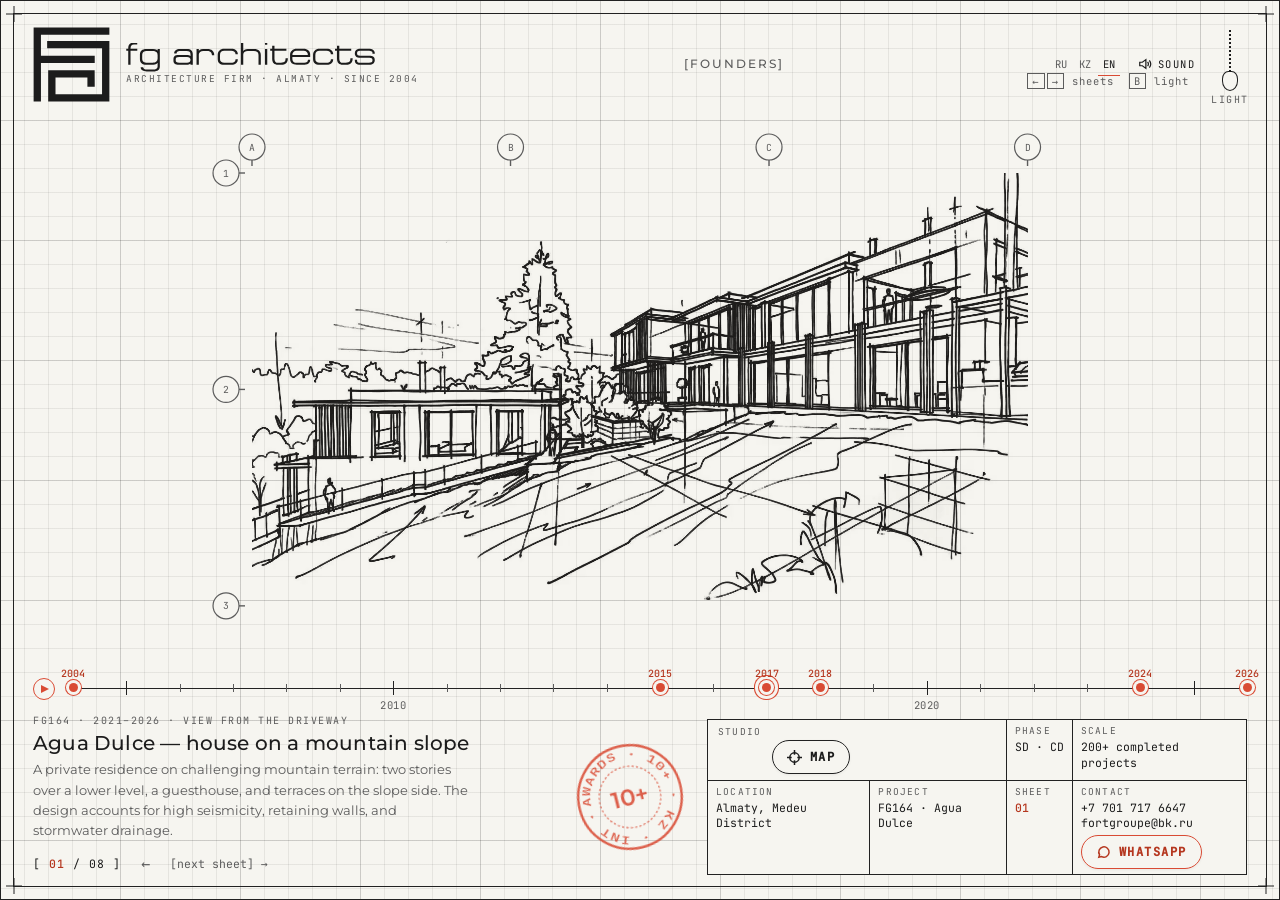
==== en/index.html @ b061aad9 "feat: release FGA WEB 3.0 interactive drafting board with sub-200ms load and CSP Level 3" ====
<!DOCTYPE html>
<html lang="en">
<head>
<meta charset="UTF-8">
<meta name="viewport" content="width=device-width, initial-scale=1, viewport-fit=cover">
<title>fg architects — architecture firm in Almaty | homes, hotels, interiors</title>
<meta name="description" id="metaDesc" content="fg architects (Fort Groupe LLP) is an architecture firm in Almaty founded in 2004, with 200+ completed projects and Kazakh and international awards. Private houses on sloping sites, hotels and resorts, office buildings, interiors: from concept sketch to construction documents and design supervision.">
<meta name="theme-color" content="#f6f5f0">
<meta property="og:type" content="website">
<meta property="og:locale" id="ogLocale" content="en_US">
<meta property="og:locale:alternate" content="ru_KZ">
<meta property="og:locale:alternate" content="kk_KZ">
<meta property="og:site_name" content="fg architects">
<meta property="og:title" id="ogTitle" content="fg architects — architecture firm in Almaty">
<meta property="og:description" id="ogDesc" content="Since 2004: private homes on sloping terrain, hotels and resorts, office buildings, interiors. Almaty, 107/1 Serkebayev Ave., office 13.">
<script type="application/ld+json">
{"@context":"https://schema.org","@graph":[
{"@type":"LocalBusiness","@id":"#firm","name":"fg architects","legalName":"ТОО «Fort Groupe»","alternateName":["Fort Groupe","FG Architects"],
 "description":"Архитектурное бюро в Алматы с 2004 года, более 200 реализованных проектов: частные дома на рельефе, отели и курорты, офисные здания, интерьеры. Эскиз, рабочий проект, авторский надзор.",
 "foundingDate":"2004","award":"Награды казахстанских и международных конкурсов по архитектуре и дизайну (более 10)","telephone":"+77017176647","email":"fortgroupe@bk.ru",
 "address":{"@type":"PostalAddress","streetAddress":"пр. Серкебаева, 107/1, офис 13","addressLocality":"Алматы","addressCountry":"KZ"},
 "areaServed":[{"@type":"City","name":"Алматы"},{"@type":"Country","name":"Казахстан"}],
 "slogan":"Архитектура начинается с человека и строится вокруг человека. Человек — мера всего","hasOfferCatalog":{"@type":"OfferCatalog","name":"Услуги","itemListElement":[{"@type":"Offer","itemOffered":{"@type":"Service","name":"Проектирование частного дома, в том числе на склоне"}},{"@type":"Offer","itemOffered":{"@type":"Service","name":"Проектирование отелей и курортов"}},{"@type":"Offer","itemOffered":{"@type":"Service","name":"Проектирование офисных зданий"}},{"@type":"Offer","itemOffered":{"@type":"Service","name":"Дизайн интерьера"}},{"@type":"Offer","itemOffered":{"@type":"Service","name":"Авторский надзор"}}]},
 "knowsAbout":["BIM-проектирование (Revit) с 2017 года","проектирование частного дома","проектирование на рельефе","проектирование отелей и курортов","офисные здания","дизайн интерьера","авторский надзор"],
 "founder":[{"@id":"#pogodaeva"},{"@id":"#roy"}]},
{"@type":"Person","@id":"#pogodaeva","name":"Оксана Погодаева","jobTitle":"Основатель, управляющий партнёр","worksFor":{"@id":"#firm"}},
{"@type":"Person","@id":"#roy","name":"Владимир Рой","alternateName":"Vladimir Roy","jobTitle":"Сооснователь, главный архитектор проектов","worksFor":{"@id":"#firm"}}]}
</script>
<link rel="icon" href="../favicon.ico" sizes="any">
<link rel="icon" href="../favicon.svg" type="image/svg+xml">
  <link rel="preload" as="font" type="font/woff2" crossorigin href="../fonts/tDbv2o-flEEny0FZhsfKu5WU4zr3E_BX0PnT8RD8yKwBNntkaToggR7BYRbKPxTcwhsk.woff2">
  <link rel="preload" as="font" type="font/woff2" crossorigin href="../fonts/tDbv2o-flEEny0FZhsfKu5WU4zr3E_BX0PnT8RD8yKwBNntkaToggR7BYRbKPxDcwg.woff2">
  <link rel="preload" as="font" type="font/woff2" crossorigin href="../fonts/JTUSjIg1_i6t8kCHKm459W1hyzbi.woff2">
  <link rel="preload" as="font" type="font/woff2" crossorigin href="../fonts/JTUSjIg1_i6t8kCHKm459Wlhyw.woff2">
  <link rel="stylesheet" href="../css/app.css?v=3543f463">
<link rel="preload" as="image" href="../assets/img/Fg117_sk-10.webp" fetchpriority="high">
<link rel="preload" as="image" href="../assets/img/Fg117_sk-10-light.webp">

</head>
<body>
<div class="drafting-board" id="board">
  <div class="board-frame">
    <div class="crosshair ch-tl"></div><div class="crosshair ch-tr"></div>
    <div class="crosshair ch-bl"></div><div class="crosshair ch-br"></div>
  </div>
  <div class="dm" id="dm" aria-hidden="true">
    <div class="dm-h" id="dmH"></div><div class="dm-v" id="dmV"></div>
    <svg class="dm-head" id="dmHead" viewBox="-32 -32 64 64">
      <circle r="22" fill="none" stroke="var(--accent)" stroke-width="1"/>
      <circle r="3" fill="none" stroke="var(--accent)" stroke-width="1"/>
      <g id="dmTicks" stroke="var(--accent)" stroke-width="1"></g>
    </svg>
    <div class="dm-x" id="dmX">X 0000</div><div class="dm-y" id="dmY">Y 0000</div>
  </div>

  <!-- ===== Верх ===== -->
  <header class="top-bar">
    <a class="logo-block" href="#" onclick="event.preventDefault();goHome()" data-i18n-title="logo.aria" title="fg architects — back to the first sheet" aria-label="fg architects — back to the first sheet" data-i18n-aria="logo.aria">
      <svg class="logo-mark" viewBox="8200 -150 11880 11720" aria-hidden="true"><path d="M8296.3 0c3895.5,0 7790.9,0 11686.3,0l0 1129.3 -10557 0 0 3216.3 8298.2 0 0 1129.4 -8298.2 0 0 5941.3 -1129.3 0 0 -11416.3zm8298.2 7733.7l-4922.4 0 0 2553.2 7181.1 0 0 -7070.7 -8470.2 0 0 -1129.4 9599.5 0 0 9329.5c-3146.6,0 -6293.2,0 -9439.8,0l0 -4811.9 7169 0 12.1 2553.2 -1129.3 0 0 -1423.8z"/></svg>
      <h1 class="logo-text"><span class="sr-only">fg architects — </span><svg class="logo-word" viewBox="0 13050 28279 3300" aria-hidden="true"><path d="M225.3 13929l-225.3 0 0 -218 225.3 0 0 -43.6c0,-226.5 55.1,-395.5 165.4,-506.3 110.2,-110.8 270.7,-166 481.5,-166l377.9 0 0 225.3 -377.9 0c-128.4,0 -224.7,35.7 -288.9,107.8 -64.2,72.1 -96.3,187.7 -96.3,346.4l0 36.4 770.4 0 0 218 -770.4 0 0 1591.6 -261.6 0 0 -1591.6zm1330 931.5l0 -297.4 0 -159.3c0,-215.6 61.2,-381.6 184.1,-499.1 122.9,-116.9 307,-175.6 552.3,-175.6l758.9 0c162.9,0 298,32.1 404.6,96.3 34.5,21.2 72.1,53.3 113.3,96.3l0 -192.6 254.3 0 0 1981.1c0,179.3 -55.7,317.3 -167.1,413.7 -128.4,111.4 -327,167.1 -596,167.1l-726.8 0c-208.3,0 -375.5,-43.6 -501.5,-130.8 -126,-87.2 -189,-203.5 -189,-348.9l283.4 0c0,70.3 37,131.4 111.5,183.5 73.9,52.1 181.7,78.1 322.8,78.1l686.2 0c167.8,0 296.7,-33.3 387,-99.9 90.2,-66.6 135.1,-147.2 135.1,-241.6l0 -421.6c-19.4,46.1 -66.7,89.7 -142.4,130.8 -99.3,53.3 -219.8,80 -361,80l-751 0c-505.7,0 -758.9,-219.8 -758.9,-660.1zm2013.2 -43.6l0 -391.3c0,-142.3 -44.9,-256.2 -134.5,-341 -99.3,-91.4 -241,-137.5 -425.2,-137.5l-596 0c-215.6,0 -368.8,38.2 -459.7,113.9 -90.9,76.3 -136.3,198 -136.3,364.6l0 391.3c0,169 48.5,292.5 145.4,370.1 96.9,76.9 247.1,115.7 450.6,115.7l596 0c184.1,0 323.4,-44.8 417.9,-133.9 94.5,-89.6 141.7,-206.5 141.7,-351.9zm1802.4 27.9c0,-128.4 43.6,-228.9 131.4,-301.6 96.9,-80 240.4,-119.9 430,-119.9l1050.8 0c126.6,0 218.6,23 277.4,69 19.4,14.5 36.4,38.8 50.9,72.7l0 -245.9c0,-108.4 -32.7,-195 -98.7,-259.8 -77.5,-74.5 -190.8,-112.1 -339.2,-112.1l-697.7 0c-184.7,0 -314.9,38.8 -390.7,116.3 -24.2,24.2 -42.4,63 -54.5,116.3l0 65.4 -268.9 0 0 -65.4c-26.7,-104.2 26.7,-208.3 159.9,-312.5 116.3,-92.1 278.6,-138.1 486.9,-138.1l788.6 0c235,0 408.2,55.7 519.7,166.6 104.2,104.2 156.2,259.2 156.2,464.5l0 1160.4 -261.6 0 0 -145.4c-29.1,33.9 -54.5,58.2 -76.3,72.7 -70.3,48.5 -151.4,72.7 -243.5,72.7l-1017.5 0c-198.7,0 -348.9,-37 -450.6,-110.8 -101.8,-73.9 -152.6,-189.6 -152.6,-347l0 -218zm655.9 -203.5c-158.1,0 -263.4,20 -315.5,60 -52.7,40 -78.7,107.2 -78.7,201.7l0 130.8c0,87.2 25.5,150.2 76.9,188.9 63,48.5 169,72.7 317.3,72.7l890.3 0c262.8,0 394.3,-109 394.3,-327 0,-111.5 -32.7,-193.8 -98.7,-247.1 -65.4,-53.3 -164.1,-79.9 -295.5,-79.9l-890.3 0zm2233 879.4l-261.6 0 0 -1791.5 261.6 0 0 232.6c29.1,-53.3 58.2,-92.1 87.2,-116.3 92.1,-77.6 222.9,-116.3 392.5,-116.3l508.7 0c232.6,0 414.3,57 545.1,170.2 145.3,125.4 218,292.5 218,502.1l0 50.9 -261.6 0 0 -21.8c0,-105.4 -25.5,-198 -76.3,-277.4 -89.7,-137.5 -239.9,-205.9 -450.6,-205.9l-465.2 0c-140.5,0 -258.6,41.8 -354.3,125.4 -95.7,83 -143.5,181.7 -143.5,294.9l0 1153.2zm3670.2 -210.8c198.7,0 340.4,-52.1 425.2,-156.2 53.3,-65.4 79.9,-141.7 79.9,-228.9l0 -36.4 261.6 0 0 29.1c0,133.3 -36.3,249.5 -109,348.9 -126,174.4 -341.6,261.6 -646.8,261.6l-806.7 0c-244.6,0 -427,-58.7 -546.9,-176.2 -119.9,-117.5 -179.9,-281.6 -179.9,-492.4l0 -450.6c0,-205.9 60.6,-369.5 181.7,-490.6 130.8,-133.3 319.8,-199.9 566.9,-199.9l784.9 0 7.3 0c230.1,0 409.4,52.1 537.8,156.3 140.5,113.9 210.7,260.4 210.7,439.7l0 29.1 -261.6 0 0 -21.2c0,-121.7 -43.6,-216.2 -130.8,-284 -87.2,-67.9 -208.3,-101.8 -363.4,-101.8l-784.9 0c-155,0 -274.9,40 -359.8,119.9 -84.8,80 -127.2,197.4 -127.2,352.5l0 450.6c0,140.5 44.8,250.7 134.5,330.7 89.6,80 201.1,119.9 334.3,119.9l792.2 0zm1907.8 -1580.7l697.7 0c266.5,0 466.4,69.1 599.6,206.5 118.7,123.6 178.1,288.9 178.1,497.2l0 1087.8 -261.6 0 0 -1087.8c0,-154.4 -47.3,-274.3 -141.7,-358.5 -94.5,-84.8 -219.2,-127.2 -374.3,-127.2l-697.7 0c-157.5,0 -284,41.8 -379.8,125.4 -95.7,83 -143.5,203.5 -143.5,360.4l0 1087.8 -261.6 0 0 -2525.6 261.6 0 0 988.4c48.5,-82.4 101.8,-139.3 159.9,-170.8 99.4,-55.8 220.5,-83.6 363.4,-83.6zm1947.8 1791.5l0 -1795.1 261.6 0 0 1795.1 -261.6 0zm0 -2525.6l261.6 0 0 261.6 -261.6 0 0 -261.6zm1082.9 1886l0 -944.8 1355.4 0 0 -218 -1355.4 0 0 -348.9 -261.6 0 0 348.9 -225.3 0 0 218 225.3 0 0 904.8c0,227.7 56.3,397.9 169,510.6 112.6,112.7 271.9,169 477.8,169l374.3 0c302.8,0 517.2,-86 643.2,-258 80,-109 119.9,-248.3 119.9,-417.9l0 -50.9 -261.6 0 0 21.8c0,147.8 -25.5,255.6 -76.3,323.4 -80,109 -230.1,163.5 -450.6,163.5l-348.9 0c-113.8,0 -204.7,-33.9 -272.5,-101.8 -75.1,-75.1 -112.6,-181.7 -112.6,-319.8zm3801.1 -457.9c0,-150.2 -42.4,-268.9 -127.2,-356.1 -84.8,-87.2 -203.5,-130.8 -356.1,-130.8l-821.3 0c-138.1,0 -249.5,43.6 -334.3,130.8 -84.8,87.2 -127.2,205.9 -127.2,356.1l1766.1 0zm-378 1104.7l-879.4 0c-513.6,0 -770.4,-225.3 -770.4,-675.9l0 -472.4c0,-176.9 65.4,-328.3 196.2,-454.3 143,-138.1 331.9,-207.1 566.9,-207.1l755.9 0c247.1,0 439.7,63 577.8,189 128.4,116.3 192.6,264 192.6,443.3l0 290.7 -2027.7 0 0 174.4c0,174.4 47.3,302.8 141.7,385.2 82.4,72.7 201.1,109 356.1,109l853.9 0c138.1,0 241.7,-30.9 310.7,-92.7 69,-61.8 103.6,-139.9 103.6,-234.4l0 -36.3 261.6 0 0 36.3c0,138.1 -44.9,256.8 -134.5,356.1 -113.9,126 -282.2,188.9 -505.1,188.9zm2489.2 -218c198.7,0 340.4,-52.1 425.2,-156.2 53.3,-65.4 79.9,-141.7 79.9,-228.9l0 -36.4 261.6 0 0 29.1c0,133.3 -36.3,249.5 -109,348.9 -126,174.4 -341.6,261.6 -646.8,261.6l-806.7 0c-244.6,0 -427,-58.7 -546.9,-176.2 -119.9,-117.5 -179.9,-281.6 -179.9,-492.4l0 -450.6c0,-205.9 60.6,-369.5 181.7,-490.6 130.8,-133.3 319.8,-199.9 566.9,-199.9l784.9 0 7.3 0c230.1,0 409.4,52.1 537.8,156.3 140.5,113.9 210.7,260.4 210.7,439.7l0 29.1 -261.6 0 0 -21.2c0,-121.7 -43.6,-216.2 -130.8,-284 -87.2,-67.9 -208.3,-101.8 -363.4,-101.8l-784.9 0c-155,0 -274.9,40 -359.8,119.9 -84.8,80 -127.2,197.4 -127.2,352.5l0 450.6c0,140.5 44.8,250.7 134.5,330.7 89.6,80 201.1,119.9 334.3,119.9l792.2 0zm1464.5 -428.8l0 -944.8 1355.4 0 0 -218 -1355.4 0 0 -348.9 -261.6 0 0 348.9 -225.3 0 0 218 225.3 0 0 904.8c0,227.7 56.3,397.9 169,510.6 112.6,112.7 271.9,169 477.8,169l374.3 0c302.8,0 517.2,-86 643.2,-258 80,-109 119.9,-248.3 119.9,-417.9l0 -50.9 -261.6 0 0 21.8c0,147.8 -25.5,255.6 -76.3,323.4 -80,109 -230.1,163.5 -450.6,163.5l-348.9 0c-113.8,0 -204.7,-33.9 -272.5,-101.8 -75.1,-75.1 -112.6,-181.7 -112.6,-319.8zm2020.4 65.4l0 101.7c0,87.2 23,149 69,185.3 63.6,50.9 182.9,76.3 358,76.3l926.6 0c265.3,0 397.9,-84.8 397.9,-254.3l0 -80c0,-80 -29.7,-142.3 -89.6,-187.1 -59.4,-44.9 -143.6,-67.3 -253.2,-67.3l-1050.2 0c-202.3,0 -354.3,-36.3 -457.9,-109 -103.6,-72.7 -155,-191.4 -155,-356.1l0 -72.7c0,-133.3 50.9,-241.1 152.6,-323.4 116.3,-94.5 278.6,-141.7 486.9,-141.7l850.3 0c298,0 510,48.5 635.9,145.4 94.5,72.7 141.7,172 141.7,298l0 123.5 -261.6 0 0 -116.3c0,-55.7 -25.4,-101.8 -76.3,-138.1 -87.2,-63 -231.3,-94.5 -432.4,-94.5l-901.2 0c-227.7,0 -341.6,82.4 -341.6,247.1l0 72.7c0,164.7 114.5,247.1 342.8,247.1l1050.2 0c202.3,0 355.5,38.8 461.5,116.3 106,77.5 158.7,196.2 158.7,356.1l0 80c0,133.2 -50.9,242.2 -152.6,327 -116.3,96.9 -281,145.3 -494.2,145.3l-995.7 0c-235,0 -403.4,-46 -505.1,-138.1 -80,-72.7 -119.9,-176.8 -119.9,-312.5l0 -130.8 254.4 0z"/></svg><small data-i18n="tagline">Architecture firm · Almaty · since 2004</small></h1>
    </a>
    <nav class="tabs-nav" id="tabs" role="tablist" aria-label="Разделы" data-i18n-aria="tabs.aria">
      <button class="tab-btn" role="tab" id="tab-founders" aria-controls="tracing-overlay" aria-selected="false" data-tab="founders" onclick="selectTab('founders')"><span aria-hidden="true">[</span><span data-i18n="tab.founders">Founders</span><span aria-hidden="true">]</span></button>
    </nav>
    <div class="top-right">
      <div class="lang-switch" role="group" aria-label="Site language" data-i18n-aria="lang.aria">
        <button data-lang="ru" aria-pressed="true" lang="ru" onclick="setLang('ru')">RU</button><button data-lang="kk" aria-pressed="false" lang="kk" onclick="setLang('kk')">KZ</button><button data-lang="en" aria-pressed="false" lang="en" onclick="setLang('en')">EN</button>
      </div>
      <button class="sound-btn" id="soundBtn" aria-pressed="true" onclick="toggleSound()" aria-label="Pencil sound: turn on or off" data-i18n-aria="sound.aria">
        <svg viewBox="0 0 16 16" aria-hidden="true"><path d="M2 6h3l4-3v10l-4-3H2z"/><path class="wave" d="M11 5.5c1 1.4 1 3.6 0 5M13 3.8c1.8 2.4 1.8 6 0 8.4"/></svg><span data-i18n="sound.label">Sound</span>
      </button>
      <button class="lamp-cord" id="themeBtn" aria-pressed="false" aria-label="Light: blueprint with lit windows" data-i18n-aria="theme.aria">
        <span class="cord"></span><span class="bead"></span><span class="lamp-lbl" data-i18n="lamp.label">light</span>
      </button>
    </div>
  </header>

  <div class="kbd-hint" aria-hidden="true"><kbd>←</kbd><kbd>→</kbd> <span data-i18n="hint.sheets">sheets</span> &nbsp;<kbd>B</kbd> <span data-i18n="hint.bp">light</span></div>

  <!-- ===== Сцена ===== -->
  <main class="canvas-stage" id="stage" role="tabpanel" aria-labelledby="tab-arch">
    <div class="sketch-wrapper" id="sketch">
      <canvas id="gl" role="img" aria-label="Эскиз: Agua Dulce — дом на горном склоне, вид с подъездной дороги"></canvas>
      <svg class="overlay-svg" id="ovl"></svg>
      <div class="t-square" id="tsq"></div>
      <div class="wipe-handle" id="wipe"><em class="l" data-i18n="layer.shade">Render</em><span>⇆</span><em class="r" data-i18n="layer.lines">Lines</em></div>
    </div>
    <button class="zoom-btn" id="zoomBtn" hidden onclick="toggleZoom()" aria-pressed="true"><svg viewBox="0 0 16 16" aria-hidden="true"><path d="M1 5V1h4M11 1h4v4M15 11v4h-4M5 15H1v-4"/></svg><span>Весь лист</span></button>
    <div class="loader" id="loader" aria-hidden="true" data-i18n="loader">PINNING SHEET…</div>

    <button id="concept-toggle-btn" class="concept-toggle hidden" onclick="toggleConceptLayer()" aria-label="Switch layer: line drawing or tonal rendering" data-i18n-aria="layer.aria">
      <span class="k" data-i18n="layer.label">Layer:</span><b id="lyL" class="on" data-i18n="layer.lines">Lines</b><span class="k">/</span><b id="lyS" data-i18n="layer.shade">Render</b>
    </button>

    <section id="tracing-overlay" class="tracing-overlay" aria-hidden="true" inert>
      <div class="tape tape-tl"></div><div class="tape tape-tr"></div>
      <button class="kalka-close" onclick="closeFounders()" aria-label="Close" data-i18n-aria="close">×</button>
      <div class="tracing-header"><span data-i18n="tr.header">FG ARCHITECTS — STUDIO LEADERSHIP</span><span class="hide-m" data-i18n="tr.sheet">SHEET: TRACING 01-A</span></div>
      <div class="founders-grid">
        <div class="founder-card">
          <div class="founder-sketch-avatar"><img class="ph" data-asset="ph_oxy" data-i18n-alt="f2.name" alt="Oksana Pogodaeva" width="168" height="168" decoding="async"></div>
          <div class="founder-name" data-i18n="f2.name">Oksana Pogodaeva</div>
          <div class="founder-role" data-i18n="f2.role">FOUNDER / MANAGING PARTNER</div>
          <div class="founder-since" data-i18n="f2.since">In practice since 1995</div>
          <div class="founder-signature">O. Pogodaeva</div>
        </div>
        <div class="founder-card">
          <div class="founder-sketch-avatar"><img class="ph" data-asset="ph_roy" data-i18n-alt="f1.name" alt="Vladimir Roy" width="168" height="168" decoding="async"></div>
          <div class="founder-name" data-i18n="f1.name">Vladimir Roy</div>
          <div class="founder-role" data-i18n="f1.role">CO-FOUNDER / CHIEF PROJECT ARCHITECT</div>
          <div class="founder-since" data-i18n="f1.since">In practice since 1999</div>
          <div class="founder-signature">V. Roy</div>
        </div>
      </div>
      <p class="manifesto-quote" data-i18n="quote">“Architecture begins with people and is built around them. The human being is the measure of all things.”</p>
      <div class="bim-line"><b>BIM</b><span data-i18n="bim.line">Designing in BIM (Revit) since 2017: one digital model from concept sketch to construction documents</span></div>
      <div class="tracing-foot"><span data-i18n="tr.foot">Studio founded in 2004 · Almaty, 107/1 Serkebayev Ave., office 13</span><span><a href="mailto:fortgroupe@bk.ru">fortgroupe@bk.ru</a> · <a href="tel:+77017176647">+7 701 717 6647</a></span></div>
    </section>
    <section id="map-overlay" class="tracing-overlay kalka" aria-hidden="true" inert role="dialog" aria-modal="true" aria-labelledby="mapTitle">
      <div class="tape tape-tl"></div><div class="tape tape-tr"></div>
      <button class="kalka-close" onclick="closeKalka()" aria-label="Close" data-i18n-aria="close">×</button>
      <div class="tracing-header"><span data-i18n="map.header">SITE PLAN — STUDIO OFFICE</span><span class="hide-m" data-i18n="map.sheet">SHEET: TRACING 02-A</span></div>
      <div class="map-body">
        <svg class="compass" viewBox="-60 -60 120 120" aria-hidden="true">
          <circle r="54" class="c1"/><circle r="40" class="c2"/><circle r="4" class="c3"/>
          <path class="n" d="M0 -52 L7 0 L0 6 L-7 0Z"/><path class="s" d="M0 52 L7 0 L0 -6 L-7 0Z"/>
          <path class="w" d="M-46 0 L0 5 L4 0 L0 -5Z"/><path class="w" d="M46 0 L0 5 L-4 0 L0 -5Z"/>
          <text y="-58" text-anchor="middle">N</text>
        </svg>
        <div class="map-text">
          <div class="map-lead" id="mapTitle" data-i18n="map.lead">fg architects office</div>
          <div class="map-addr" data-i18n="addr">107/1 Serkebayev Ave., office 13, Almaty</div>
          <div class="map-open" data-i18n="map.open">Open in maps</div>
          <div class="map-links">
            <a target="_blank" rel="noopener noreferrer" href="https://2gis.kz/almaty/search/%D0%A1%D0%B5%D1%80%D0%BA%D0%B5%D0%B1%D0%B0%D0%B5%D0%B2%D0%B0%20107%2F1">2GIS</a>
            <a target="_blank" rel="noopener noreferrer" href="https://www.google.com/maps/search/?api=1&amp;query=%D0%90%D0%BB%D0%BC%D0%B0%D1%82%D1%8B%2C%20%D0%BF%D1%80%D0%BE%D1%81%D0%BF%D0%B5%D0%BA%D1%82%20%D0%A1%D0%B5%D1%80%D0%BA%D0%B5%D0%B1%D0%B0%D0%B5%D0%B2%D0%B0%20107%2F1">Google Maps</a>
            <a target="_blank" rel="noopener noreferrer" href="https://yandex.kz/maps/162/almaty/?text=%D0%90%D0%BB%D0%BC%D0%B0%D1%82%D1%8B%2C%20%D0%BF%D1%80%D0%BE%D1%81%D0%BF%D0%B5%D0%BA%D1%82%20%D0%A1%D0%B5%D1%80%D0%BA%D0%B5%D0%B1%D0%B0%D0%B5%D0%B2%D0%B0%20107%2F1"><span data-i18n="map.yandex">Yandex Maps</span></a>
          </div>
          <div class="map-contacts"><a href="https://wa.me/77017176647" target="_blank" rel="noopener noreferrer">WhatsApp</a> · <a href="tel:+77017176647">+7 701 717 6647</a> · <a href="mailto:fortgroupe@bk.ru">fortgroupe@bk.ru</a></div>
        </div>
      </div>
    </section>

    <section id="awards-overlay" class="tracing-overlay kalka" aria-hidden="true" inert role="dialog" aria-modal="true" aria-labelledby="awTitle">
      <div class="tape tape-tl"></div><div class="tape tape-tr"></div>
      <button class="kalka-close" onclick="closeKalka()" aria-label="Close" data-i18n-aria="close">×</button>
      <div class="tracing-header"><span data-i18n="awards.header">FG ARCHITECTS — AWARDS SCHEDULE</span><span class="hide-m" data-i18n="awards.sheet">SHEET: TRACING 03-A</span></div>
      <div class="aw-body">
        <div class="aw-count" id="awTitle"><b data-i18n="awards.count">10+</b><span data-i18n="awards.lead">awards from Kazakh and international architecture and design competitions</span></div>
        <p class="aw-text" data-i18n="awards.text">The studio’s founders have won Kazakh and international competitions in architecture and interior design. Since 2004 the studio has completed more than 200 projects.</p>
        <table class="aw-table" id="awTable" hidden></table>
      </div>
    </section>
  </main>

  <!-- ===== Таймлайн ===== -->
  <nav class="timeline" id="timeline" aria-label="Studio milestones" data-i18n-aria="tl.aria">
    <div class="tl-rule" id="tlRule"></div>
    <button class="tl-play" id="tlPlay" type="button" onclick="event.stopPropagation();tlTour.toggle()" aria-label="Play milestones" data-i18n-aria="tl.play"><svg class="pl" viewBox="0 0 8 8" aria-hidden="true"><path d="M0 0L8 4L0 8Z"/></svg><svg class="ps" viewBox="0 0 8 8" aria-hidden="true"><path d="M0 0h3v8H0zM5 0h3v8H5z"/></svg></button>
    <div class="tl-pop" id="tlPop" role="status" aria-live="polite"></div>
  </nav>

  <!-- ===== Низ ===== -->
  <footer class="bottom-bar">
    <div class="left-col">
      <div class="caption" id="caption" aria-live="polite">
        <div class="meta" id="cap-meta">FG164 · 2021–2026 · Вид с подъездной дороги</div>
        <h2 id="cap-title">Agua Dulce — дом на горном склоне</h2>
        <p id="cap-desc">Индивидуальный жилой дом на сложном горном рельефе: два этажа и цоколь, гостевой флигель, террасы со стороны склона. Проект учитывает высокую сейсмичность, подпорные стены и отвод ливневых вод.</p>
        <button class="cap-more" id="capMore" aria-expanded="false" onclick="toggleCap()" data-i18n="cap.more">More</button>
      </div>
      <div class="project-nav" id="pnav">
        <span id="project-index">[ <b>01</b> / 08 ]</span>
        <button class="nav-btn arrow" onclick="prevProject()" aria-label="Previous sheet" data-i18n-aria="nav.prev">←</button>
        <button class="nav-btn" onclick="nextProject()"><span class="nx-l" data-i18n="nav.next">[next sheet] →</span><span class="nx-s" data-i18n="nav.short">Next →</span></button>
      </div>
    </div>
    <div class="tb-wrap">
    <button class="award-seal" id="awardSeal" onclick="openKalka('awards-overlay')" aria-label="Studio awards: open the schedule" data-i18n-aria="awards.aria">
      <svg viewBox="0 0 100 100" aria-hidden="true"><defs><path id="sealPath" d="M50 50 m-36 0 a36 36 0 1 1 72 0 a36 36 0 1 1 -72 0"/></defs>
        <circle cx="50" cy="50" r="47" class="r1"/><circle cx="50" cy="50" r="28" class="r2"/>
        <text class="ring"><textPath href="#sealPath" id="sealText" textLength="222" lengthAdjust="spacingAndGlyphs" data-i18n="awards.seal">AWARDS · 10+ · KZ · INT · </textPath></text>
        <text x="50" y="57" text-anchor="middle" class="big">10+</text></svg>
    </button>
    <table class="title-block" id="tb">
      <tr>
        <td colspan="2" class="tb-addr"><span class="k" data-i18n="tb.studio">Studio</span>
          <button class="map-btn" onclick="openKalka('map-overlay')" aria-label="Show the studio office on a map" data-i18n-aria="map.aria"><svg viewBox="0 0 16 16" aria-hidden="true"><circle cx="8" cy="8" r="5"/><path d="M8 0v5M8 11v5M0 8h5M11 8h5"/></svg><span data-i18n="map.btn">Map</span></button></td>
        <td><span class="k" data-i18n="tb.stage">Phase</span><span id="tb-stage">—</span></td>
        <td><span class="k" data-i18n="tb.scale">Scale</span><span id="tb-scale" data-i18n="scale.firm">200+ completed projects</span></td>
      </tr>
      <tr>
        <td><span class="k" data-i18n="tb.location">Location</span><span id="tb-location">—</span></td>
        <td><span class="k" data-i18n="tb.object">Project</span><span id="tb-object-name">—</span></td>
        <td><span class="k" data-i18n="tb.sheet">Sheet</span><span id="tb-sheet">01</span></td>
        <td><span class="k" data-i18n="tb.contacts">Contact</span><a href="tel:+77017176647">+7 701 717 6647</a><br><a href="mailto:fortgroupe@bk.ru">fortgroupe@bk.ru</a><br><a class="map-btn wa-btn" target="_blank" rel="noopener noreferrer" href="https://wa.me/77017176647"><svg viewBox="0 0 16 16" aria-hidden="true"><path d="M3 13l.8-2.6A5.5 5.5 0 1 1 6 12.4z"/></svg>WhatsApp</a></td>
      </tr>
    </table>
    </div>
  </footer>
</div>
<label class="haptic-proxy" aria-hidden="true" id="hapticProxy"><input type="checkbox" switch tabindex="-1"></label>
<noscript><section style="position:fixed;inset:12%;overflow:auto;background:#f6f5f0;padding:24px;font:14px/1.6 sans-serif;z-index:99">
<h2>fg architects — architecture firm in Almaty</h2>
<p>Fort Groupe LLP, since 2004: 200+ completed projects and 10+ awards in Kazakh and international competitions. Private houses on sloping sites, hotels and resorts, office buildings, interiors: concept design, detailed design, architectural supervision.</p>
<p>Leadership: Oksana Pogodaeva, founder and managing partner (in the profession since 1995); Vladimir Roy, co-founder and chief project architect (in the profession since 1999).</p>
<p>Almaty, 107/1 Serkebaev Ave., office 13 · <a href="tel:+77017176647">+7 701 717 6647</a> · <a href="mailto:fortgroupe@bk.ru">fortgroupe@bk.ru</a></p>
<h3>Projects</h3>
<ul>
<li><b>Agua Dulce (FG164), Almaty, Medeu District, 2021–2026</b>: a private house on steep mountain terrain with two floors and a basement, a guest wing, terraces and natural stone cladding; retaining walls, high seismicity, storm-water drainage. Concept and detailed design.</li>
<li><b>KAZ Recycling (FG200), Abai village, Karasai District, 2024–2026</b>: a class A office building with a perforated shell and organic openings, a glazed ground floor, an atrium and a facade lighting design. Concept design.</li>
<li><b>Hotel in Shonzhy (FG131), Almaty Region, 2018–2026</b>: a country hotel: lobby bar interiors, procurement, working documentation and architectural supervision.</li>
<li><b>Classical interiors, Almaty</b>: design of a hall and a living room with wall panelling, pilasters, cornices and glazed doors.</li>
</ul>
<p>History: 2004, studio founded; 2015, Vladimir Roy becomes co-founder; 2017, IDEA competition winners and BIM (Revit) adoption; 2018, Union of Architects diplomas; 2024, 20 years of the studio; 2026, 200+ completed projects.</p>
<p>Services: architectural design of private houses, including on slopes; hotels and resorts; office buildings; interior design; concept and detailed design; architectural supervision.</p>
<p>Enable JavaScript to view the sketches.</p></section></noscript>

<script>window.FGA_LANG="en";window.FGA_BASE="../";</script>
<script defer src="../js/config.js?v=3b1d8823"></script>
<script defer src="../js/app.js?v=95995d14"></script>
</body>
</html>
---- css/app.css ----
@font-face {
  font-family: 'Caveat';
  font-style: normal;
  font-weight: 400;
  font-display: swap;
  src: url(../fonts/Wnz6HAc5bAfYB2Q7azYYmg8.woff2) format('woff2');
  unicode-range: U+0460-052F, U+1C80-1C8A, U+20B4, U+2DE0-2DFF, U+A640-A69F, U+FE2E-FE2F;
}
@font-face {
  font-family: 'Caveat';
  font-style: normal;
  font-weight: 400;
  font-display: swap;
  src: url(../fonts/Wnz6HAc5bAfYB2Q7YjYYmg8.woff2) format('woff2');
  unicode-range: U+0301, U+0400-045F, U+0490-0491, U+04B0-04B1, U+2116;
}
@font-face {
  font-family: 'Caveat';
  font-style: normal;
  font-weight: 400;
  font-display: swap;
  src: url(../fonts/Wnz6HAc5bAfYB2Q7aDYYmg8.woff2) format('woff2');
  unicode-range: U+0100-02BA, U+02BD-02C5, U+02C7-02CC, U+02CE-02D7, U+02DD-02FF, U+0304, U+0308, U+0329, U+1D00-1DBF, U+1E00-1E9F, U+1EF2-1EFF, U+2020, U+20A0-20AB, U+20AD-20C4, U+2113, U+2C60-2C7F, U+A720-A7FF;
}
@font-face {
  font-family: 'Caveat';
  font-style: normal;
  font-weight: 400;
  font-display: swap;
  src: url(../fonts/Wnz6HAc5bAfYB2Q7ZjYY.woff2) format('woff2');
  unicode-range: U+0000-00FF, U+0131, U+0152-0153, U+02BB-02BC, U+02C6, U+02DA, U+02DC, U+0304, U+0308, U+0329, U+2000-206F, U+20AC, U+2122, U+2191, U+2193, U+2212, U+2215, U+FEFF, U+FFFD;
}
@font-face {
  font-family: 'Caveat';
  font-style: normal;
  font-weight: 600;
  font-display: swap;
  src: url(../fonts/Wnz6HAc5bAfYB2Q7azYYmg8.woff2) format('woff2');
  unicode-range: U+0460-052F, U+1C80-1C8A, U+20B4, U+2DE0-2DFF, U+A640-A69F, U+FE2E-FE2F;
}
@font-face {
  font-family: 'Caveat';
  font-style: normal;
  font-weight: 600;
  font-display: swap;
  src: url(../fonts/Wnz6HAc5bAfYB2Q7YjYYmg8.woff2) format('woff2');
  unicode-range: U+0301, U+0400-045F, U+0490-0491, U+04B0-04B1, U+2116;
}
@font-face {
  font-family: 'Caveat';
  font-style: normal;
  font-weight: 600;
  font-display: swap;
  src: url(../fonts/Wnz6HAc5bAfYB2Q7aDYYmg8.woff2) format('woff2');
  unicode-range: U+0100-02BA, U+02BD-02C5, U+02C7-02CC, U+02CE-02D7, U+02DD-02FF, U+0304, U+0308, U+0329, U+1D00-1DBF, U+1E00-1E9F, U+1EF2-1EFF, U+2020, U+20A0-20AB, U+20AD-20C4, U+2113, U+2C60-2C7F, U+A720-A7FF;
}
@font-face {
  font-family: 'Caveat';
  font-style: normal;
  font-weight: 600;
  font-display: swap;
  src: url(../fonts/Wnz6HAc5bAfYB2Q7ZjYY.woff2) format('woff2');
  unicode-range: U+0000-00FF, U+0131, U+0152-0153, U+02BB-02BC, U+02C6, U+02DA, U+02DC, U+0304, U+0308, U+0329, U+2000-206F, U+20AC, U+2122, U+2191, U+2193, U+2212, U+2215, U+FEFF, U+FFFD;
}
@font-face {
  font-family: 'JetBrains Mono';
  font-style: normal;
  font-weight: 400;
  font-display: swap;
  src: url(../fonts/tDbv2o-flEEny0FZhsfKu5WU4zr3E_BX0PnT8RD8yKwBNntkaToggR7BYRbKPx3cwhsk.woff2) format('woff2');
  unicode-range: U+0460-052F, U+1C80-1C8A, U+20B4, U+2DE0-2DFF, U+A640-A69F, U+FE2E-FE2F;
}
@font-face {
  font-family: 'JetBrains Mono';
  font-style: normal;
  font-weight: 400;
  font-display: swap;
  src: url(../fonts/tDbv2o-flEEny0FZhsfKu5WU4zr3E_BX0PnT8RD8yKwBNntkaToggR7BYRbKPxTcwhsk.woff2) format('woff2');
  unicode-range: U+0301, U+0400-045F, U+0490-0491, U+04B0-04B1, U+2116;
}
@font-face {
  font-family: 'JetBrains Mono';
  font-style: normal;
  font-weight: 400;
  font-display: swap;
  src: url(../fonts/tDbv2o-flEEny0FZhsfKu5WU4zr3E_BX0PnT8RD8yKwBNntkaToggR7BYRbKPx7cwhsk.woff2) format('woff2');
  unicode-range: U+0100-02BA, U+02BD-02C5, U+02C7-02CC, U+02CE-02D7, U+02DD-02FF, U+0304, U+0308, U+0329, U+1D00-1DBF, U+1E00-1E9F, U+1EF2-1EFF, U+2020, U+20A0-20AB, U+20AD-20C4, U+2113, U+2C60-2C7F, U+A720-A7FF;
}
@font-face {
  font-family: 'JetBrains Mono';
  font-style: normal;
  font-weight: 400;
  font-display: swap;
  src: url(../fonts/tDbv2o-flEEny0FZhsfKu5WU4zr3E_BX0PnT8RD8yKwBNntkaToggR7BYRbKPxDcwg.woff2) format('woff2');
  unicode-range: U+0000-00FF, U+0131, U+0152-0153, U+02BB-02BC, U+02C6, U+02DA, U+02DC, U+0304, U+0308, U+0329, U+2000-206F, U+20AC, U+2122, U+2191, U+2193, U+2212, U+2215, U+FEFF, U+FFFD;
}
@font-face {
  font-family: 'JetBrains Mono';
  font-style: normal;
  font-weight: 500;
  font-display: swap;
  src: url(../fonts/tDbv2o-flEEny0FZhsfKu5WU4zr3E_BX0PnT8RD8yKwBNntkaToggR7BYRbKPx3cwhsk.woff2) format('woff2');
  unicode-range: U+0460-052F, U+1C80-1C8A, U+20B4, U+2DE0-2DFF, U+A640-A69F, U+FE2E-FE2F;
}
@font-face {
  font-family: 'JetBrains Mono';
  font-style: normal;
  font-weight: 500;
  font-display: swap;
  src: url(../fonts/tDbv2o-flEEny0FZhsfKu5WU4zr3E_BX0PnT8RD8yKwBNntkaToggR7BYRbKPxTcwhsk.woff2) format('woff2');
  unicode-range: U+0301, U+0400-045F, U+0490-0491, U+04B0-04B1, U+2116;
}
@font-face {
  font-family: 'JetBrains Mono';
  font-style: normal;
  font-weight: 500;
  font-display: swap;
  src: url(../fonts/tDbv2o-flEEny0FZhsfKu5WU4zr3E_BX0PnT8RD8yKwBNntkaToggR7BYRbKPx7cwhsk.woff2) format('woff2');
  unicode-range: U+0100-02BA, U+02BD-02C5, U+02C7-02CC, U+02CE-02D7, U+02DD-02FF, U+0304, U+0308, U+0329, U+1D00-1DBF, U+1E00-1E9F, U+1EF2-1EFF, U+2020, U+20A0-20AB, U+20AD-20C4, U+2113, U+2C60-2C7F, U+A720-A7FF;
}
@font-face {
  font-family: 'JetBrains Mono';
  font-style: normal;
  font-weight: 500;
  font-display: swap;
  src: url(../fonts/tDbv2o-flEEny0FZhsfKu5WU4zr3E_BX0PnT8RD8yKwBNntkaToggR7BYRbKPxDcwg.woff2) format('woff2');
  unicode-range: U+0000-00FF, U+0131, U+0152-0153, U+02BB-02BC, U+02C6, U+02DA, U+02DC, U+0304, U+0308, U+0329, U+2000-206F, U+20AC, U+2122, U+2191, U+2193, U+2212, U+2215, U+FEFF, U+FFFD;
}
@font-face {
  font-family: 'Montserrat';
  font-style: normal;
  font-weight: 400;
  font-display: swap;
  src: url(../fonts/JTUSjIg1_i6t8kCHKm459WRhyzbi.woff2) format('woff2');
  unicode-range: U+0460-052F, U+1C80-1C8A, U+20B4, U+2DE0-2DFF, U+A640-A69F, U+FE2E-FE2F;
}
@font-face {
  font-family: 'Montserrat';
  font-style: normal;
  font-weight: 400;
  font-display: swap;
  src: url(../fonts/JTUSjIg1_i6t8kCHKm459W1hyzbi.woff2) format('woff2');
  unicode-range: U+0301, U+0400-045F, U+0490-0491, U+04B0-04B1, U+2116;
}
@font-face {
  font-family: 'Montserrat';
  font-style: normal;
  font-weight: 400;
  font-display: swap;
  src: url(../fonts/JTUSjIg1_i6t8kCHKm459Wdhyzbi.woff2) format('woff2');
  unicode-range: U+0100-02BA, U+02BD-02C5, U+02C7-02CC, U+02CE-02D7, U+02DD-02FF, U+0304, U+0308, U+0329, U+1D00-1DBF, U+1E00-1E9F, U+1EF2-1EFF, U+2020, U+20A0-20AB, U+20AD-20C4, U+2113, U+2C60-2C7F, U+A720-A7FF;
}
@font-face {
  font-family: 'Montserrat';
  font-style: normal;
  font-weight: 400;
  font-display: swap;
  src: url(../fonts/JTUSjIg1_i6t8kCHKm459Wlhyw.woff2) format('woff2');
  unicode-range: U+0000-00FF, U+0131, U+0152-0153, U+02BB-02BC, U+02C6, U+02DA, U+02DC, U+0304, U+0308, U+0329, U+2000-206F, U+20AC, U+2122, U+2191, U+2193, U+2212, U+2215, U+FEFF, U+FFFD;
}
@font-face {
  font-family: 'Montserrat';
  font-style: normal;
  font-weight: 500;
  font-display: swap;
  src: url(../fonts/JTUSjIg1_i6t8kCHKm459WRhyzbi.woff2) format('woff2');
  unicode-range: U+0460-052F, U+1C80-1C8A, U+20B4, U+2DE0-2DFF, U+A640-A69F, U+FE2E-FE2F;
}
@font-face {
  font-family: 'Montserrat';
  font-style: normal;
  font-weight: 500;
  font-display: swap;
  src: url(../fonts/JTUSjIg1_i6t8kCHKm459W1hyzbi.woff2) format('woff2');
  unicode-range: U+0301, U+0400-045F, U+0490-0491, U+04B0-04B1, U+2116;
}
@font-face {
  font-family: 'Montserrat';
  font-style: normal;
  font-weight: 500;
  font-display: swap;
  src: url(../fonts/JTUSjIg1_i6t8kCHKm459Wdhyzbi.woff2) format('woff2');
  unicode-range: U+0100-02BA, U+02BD-02C5, U+02C7-02CC, U+02CE-02D7, U+02DD-02FF, U+0304, U+0308, U+0329, U+1D00-1DBF, U+1E00-1E9F, U+1EF2-1EFF, U+2020, U+20A0-20AB, U+20AD-20C4, U+2113, U+2C60-2C7F, U+A720-A7FF;
}
@font-face {
  font-family: 'Montserrat';
  font-style: normal;
  font-weight: 500;
  font-display: swap;
  src: url(../fonts/JTUSjIg1_i6t8kCHKm459Wlhyw.woff2) format('woff2');
  unicode-range: U+0000-00FF, U+0131, U+0152-0153, U+02BB-02BC, U+02C6, U+02DA, U+02DC, U+0304, U+0308, U+0329, U+2000-206F, U+20AC, U+2122, U+2191, U+2193, U+2212, U+2215, U+FEFF, U+FFFD;
}
@font-face {
  font-family: 'Montserrat';
  font-style: normal;
  font-weight: 600;
  font-display: swap;
  src: url(../fonts/JTUSjIg1_i6t8kCHKm459WRhyzbi.woff2) format('woff2');
  unicode-range: U+0460-052F, U+1C80-1C8A, U+20B4, U+2DE0-2DFF, U+A640-A69F, U+FE2E-FE2F;
}
@font-face {
  font-family: 'Montserrat';
  font-style: normal;
  font-weight: 600;
  font-display: swap;
  src: url(../fonts/JTUSjIg1_i6t8kCHKm459W1hyzbi.woff2) format('woff2');
  unicode-range: U+0301, U+0400-045F, U+0490-0491, U+04B0-04B1, U+2116;
}
@font-face {
  font-family: 'Montserrat';
  font-style: normal;
  font-weight: 600;
  font-display: swap;
  src: url(../fonts/JTUSjIg1_i6t8kCHKm459Wdhyzbi.woff2) format('woff2');
  unicode-range: U+0100-02BA, U+02BD-02C5, U+02C7-02CC, U+02CE-02D7, U+02DD-02FF, U+0304, U+0308, U+0329, U+1D00-1DBF, U+1E00-1E9F, U+1EF2-1EFF, U+2020, U+20A0-20AB, U+20AD-20C4, U+2113, U+2C60-2C7F, U+A720-A7FF;
}
@font-face {
  font-family: 'Montserrat';
  font-style: normal;
  font-weight: 600;
  font-display: swap;
  src: url(../fonts/JTUSjIg1_i6t8kCHKm459Wlhyw.woff2) format('woff2');
  unicode-range: U+0000-00FF, U+0131, U+0152-0153, U+02BB-02BC, U+02C6, U+02DA, U+02DC, U+0304, U+0308, U+0329, U+2000-206F, U+20AC, U+2122, U+2191, U+2193, U+2212, U+2215, U+FEFF, U+FFFD;
}

:root{
  --bg-paper:#f6f5f0;
  --paper-line:rgba(30,30,30,0.08);
  --paper-line-major:rgba(30,30,30,0.13);
  --text-main:#1c1c1c;
  --text-muted:#5c5c5c;
  --accent:#d94b34;
  --accent-text:#b5371f;
  --border:#222222;
  --tracing-bg:rgba(255,255,255,0.88);
  --tape:rgba(230,225,205,0.7);
  --ui-fast:0.2s cubic-bezier(0.2,0.7,0.2,1);
}
body.blueprint{
  --bg-paper:#12233c;
  --paper-line:rgba(255,255,255,0.08);
  --paper-line-major:rgba(255,255,255,0.13);
  --text-main:#f0f4f8;
  --text-muted:#8aa0b8;
  --border:#a4c2e6;
  --tracing-bg:rgba(20,38,64,0.92);
  --accent-text:#ff8466;
  --tape:rgba(200,210,225,0.28);
}
*{box-sizing:border-box;margin:0;padding:0}
html,body{width:100vw;height:100vh;height:100dvh;overflow:hidden}
body{
  background:var(--bg-paper);color:var(--text-main);
  font-family:'Montserrat',system-ui,sans-serif;font-weight:400;
  transition:background-color .4s ease,color .4s ease;
  -webkit-font-smoothing:antialiased;
}
button{font:inherit;color:inherit;background:none;border:0;cursor:pointer}
a{color:inherit;text-decoration:none}
.mono{font-family:'JetBrains Mono',ui-monospace,monospace}
.hand{font-family:'Caveat',cursive}

/* ===== Кульман ===== */
.drafting-board{
  position:relative;width:100vw;height:100vh;height:100dvh;
  padding:24px 32px;
  border:1px solid var(--border);
  display:flex;flex-direction:column;justify-content:space-between;
  background-color:var(--bg-paper);
  background-image:
    linear-gradient(var(--paper-line-major) 1px,transparent 1px),
    linear-gradient(90deg,var(--paper-line-major) 1px,transparent 1px),
    linear-gradient(var(--paper-line) 1px,transparent 1px),
    linear-gradient(90deg,var(--paper-line) 1px,transparent 1px);
  background-size:120px 120px,120px 120px,24px 24px,24px 24px;
  background-position:-1px -1px;
  transition:background-color .4s ease,border-color .4s ease;
  cursor:crosshair;
}
.drafting-board::after{ /* виньетка синьки */
  content:"";position:absolute;inset:0;pointer-events:none;
  background:radial-gradient(ellipse at 50% 45%,transparent 45%,rgba(4,10,22,.55) 100%);
  opacity:0;transition:opacity .6s ease;
}
body.blueprint .drafting-board::after{opacity:1}
.board-frame{position:absolute;inset:12px;border:1px solid var(--border);pointer-events:none;transition:border-color .4s ease;z-index:1}
.crosshair{position:absolute;width:16px;height:16px}
.crosshair::before,.crosshair::after{content:"";position:absolute;background:var(--border);transition:background-color .4s ease}
.crosshair::before{left:50%;top:0;width:1px;height:100%;transform:translateX(-50%)}
.crosshair::after{top:50%;left:0;height:1px;width:100%;transform:translateY(-50%)}
.ch-tl{top:-8px;left:-8px}.ch-tr{top:-8px;right:-8px}.ch-bl{bottom:-8px;left:-8px}.ch-br{bottom:-8px;right:-8px}
.frame-ticks{position:absolute;inset:0;pointer-events:none}
.frame-ticks svg{position:absolute;overflow:visible}

/* ===== Верхняя панель ===== */
.top-bar{position:relative;z-index:6;display:flex;align-items:center;justify-content:space-between;gap:20px;min-height:78px;height:auto}
.logo-block{display:flex;align-items:center;gap:16px;cursor:pointer}
.logo-square{width:36px;height:36px;border:1.5px solid var(--border);display:grid;place-items:center;
  font-family:'JetBrains Mono',monospace;font-weight:500;font-size:15px;letter-spacing:-.5px;transition:border-color .4s ease, background-color var(--ui-fast)}
.logo-block:hover .logo-square{background:var(--text-main);color:var(--bg-paper)}
.logo-mark{width:77px;height:77px;fill:var(--text-main);transition:fill .4s,transform .3s cubic-bezier(.16,1,.3,1)}
.logo-block:hover .logo-mark{transform:rotate(-4deg)}
.logo-word{display:block;height:29px;width:249px;fill:var(--text-main);transition:fill .4s}
.tb-logo{height:34px;width:60px;fill:var(--text-main);display:block;transition:fill .4s}
h1.logo-text{margin:0;font-weight:500}
.logo-text{font-weight:500;font-size:15px;letter-spacing:.5px;line-height:1.1}
.logo-text small{display:block;margin-top:4px;font-family:'JetBrains Mono',monospace;font-weight:300;font-size:9.5px;letter-spacing:1.5px;color:var(--text-muted);text-transform:uppercase;margin-top:2px}
.tabs-nav{display:flex;gap:28px}
.tab-btn{position:relative;text-transform:uppercase;letter-spacing:2px;font-size:11.5px;font-weight:500;color:var(--text-muted);padding:6px 0;transition:color var(--ui-fast)}
.tab-btn:hover{color:var(--text-main)}
.tab-btn.active{color:var(--text-main)}
.tab-btn::after,.tab-btn::before{content:"";position:absolute;left:0;right:0;background:var(--accent);transform:scaleX(0);transform-origin:left;transition:transform .35s cubic-bezier(.16,1,.3,1)}
.tab-btn::after{height:2px;bottom:-2px}
.tab-btn::before{height:1px;bottom:-6px;left:14%;right:14%;opacity:.6;transition-delay:.06s}
.tab-btn.active::after,.tab-btn.active::before{transform:scaleX(1)}
.theme-toggle{display:flex;align-items:center;gap:10px;font-family:'JetBrains Mono',monospace;font-size:10.5px;letter-spacing:1.5px;text-transform:uppercase}
.theme-toggle .lbl{color:var(--text-muted);transition:color .3s}
.theme-toggle .lbl.on{color:var(--text-main)}
.switch{position:relative;width:46px;height:20px;border:1px solid var(--border);transition:border-color .4s}
.switch i{position:absolute;top:2px;left:2px;width:14px;height:14px;background:var(--text-main);transition:transform .45s cubic-bezier(.16,1,.3,1),background-color .4s}
body.blueprint .switch i{transform:translateX(26px);background:#ffc56b;box-shadow:0 0 10px 2px rgba(255,180,90,.65)}
.theme-toggle:hover .switch{border-color:var(--accent)}

/* ===== Сцена ===== */
.canvas-stage{position:relative;flex:1;min-height:0;display:flex;align-items:center;justify-content:center;margin:10px 0 8px;z-index:2}
.sketch-wrapper{position:relative;flex-shrink:0;transition:opacity .35s ease,transform .35s ease;will-change:opacity,transform}
.sketch-wrapper.leaving{opacity:0;transform:translateY(8px) scale(.985)}
.sketch-wrapper canvas,.sketch-wrapper .fallback{position:absolute;inset:0;width:100%;height:100%;display:block}
.sketch-wrapper .fallback{background:var(--text-main);-webkit-mask-size:100% 100%;mask-size:100% 100%;mask-mode:luminance;-webkit-mask-mode:luminance}
.sketch-wrapper.dim{opacity:.28;filter:blur(1px)}
.overlay-svg{position:absolute;inset:0;width:100%;height:100%;overflow:visible;pointer-events:none}
.axis line{stroke:var(--text-muted);stroke-width:1.4;vector-effect:non-scaling-stroke;stroke-dasharray:6 6}
.axis circle{fill:var(--bg-paper);stroke:var(--text-muted);stroke-width:1.2;vector-effect:non-scaling-stroke;transition:fill .4s}
.axis text{fill:var(--text-muted);font-family:'JetBrains Mono',monospace;font-size:20px;text-anchor:middle;dominant-baseline:central}
.note path{fill:none;stroke:var(--accent);stroke-width:1.6;vector-effect:non-scaling-stroke;stroke-linecap:round}
.note text{fill:var(--accent);font-family:'Caveat',cursive;font-weight:600}
.note{opacity:0;transition:opacity .5s ease}
.note.show{opacity:1}
.t-square{position:absolute;left:-2%;right:-2%;height:0;border-top:1.5px solid var(--accent);pointer-events:none;opacity:0}
.t-square::before{content:"";position:absolute;left:0;top:-7px;width:10px;height:13px;border:1.5px solid var(--accent);border-right:0}
.t-square.v{top:-4%!important;bottom:-4%;left:auto;right:auto;width:0;height:auto;border-top:0;border-left:1.5px solid var(--accent)}
.t-square.v::before{display:none}

/* калька-шторка ЛИНИИ/ТЕНИ */
.wipe-handle{position:absolute;top:-14px;bottom:-14px;width:0;border-left:1px dashed var(--accent);display:none;z-index:3;cursor:ew-resize;touch-action:none}
.wipe-handle.on{display:block}
.wipe-handle span{position:absolute;top:50%;left:0;transform:translate(-50%,-50%);width:34px;height:34px;border:1.5px solid var(--accent);border-radius:50%;
  background:var(--bg-paper);display:grid;place-items:center;font-family:'JetBrains Mono',monospace;font-size:11px;color:var(--accent);transition:background-color .4s}
.wipe-handle em{text-transform:uppercase;position:absolute;top:-2px;font-style:normal;font-family:'JetBrains Mono',monospace;font-size:9.5px;letter-spacing:1.5px;color:var(--accent);white-space:nowrap}
.wipe-handle em.l{right:8px}.wipe-handle em.r{left:8px}

.concept-toggle{position:absolute;bottom:-4px;left:50%;transform:translateX(-50%);z-index:4;
  display:flex;align-items:center;gap:8px;padding:7px 16px;border:1px solid var(--border);border-radius:40px;background:var(--bg-paper);
  font-family:'JetBrains Mono',monospace;font-size:10.5px;letter-spacing:1.5px;text-transform:uppercase;transition:opacity .3s,background-color .4s,border-color .4s}
.concept-toggle .k{color:var(--text-muted)}
.concept-toggle b{font-weight:500;color:var(--text-muted);transition:color .25s}
.concept-toggle b.on{color:var(--accent)}
.concept-toggle.hidden{opacity:0;pointer-events:none}
.concept-toggle:hover{border-color:var(--accent)}

.sheet-tag{position:absolute;top:0;left:0;font-family:'JetBrains Mono',monospace;font-size:10px;letter-spacing:1.5px;color:var(--text-muted);text-transform:uppercase;z-index:3}
.sheet-tag b{color:var(--accent);font-weight:500}

/* ===== Калька «Основатели» ===== */
.tracing-overlay{position:absolute;top:0;bottom:0;left:50%;width:700px;max-width:88%;height:fit-content;max-height:calc(100% - 12px);overflow:auto;
  margin:auto 0 auto -350px;
  background:var(--tracing-bg);backdrop-filter:blur(5px);-webkit-backdrop-filter:blur(5px);
  border:1px solid color-mix(in srgb,var(--border) 35%,transparent);
  box-shadow:0 18px 40px -18px rgba(0,0,0,.35);
  padding:26px 34px 22px;z-index:5;
  transform:translateY(-120vh) rotate(-1deg);opacity:0;pointer-events:none;
  transition:transform .6s cubic-bezier(.16,1,.3,1),opacity .4s ease,background-color .4s ease}
.tracing-overlay.active{transform:translateY(0) rotate(-0.8deg);opacity:1;pointer-events:auto}
.tape{position:absolute;top:-12px;width:92px;height:26px;background:var(--tape);box-shadow:0 1px 2px rgba(0,0,0,.08)}
.tape-tl{left:-18px;transform:rotate(-12deg)}.tape-tr{right:-18px;transform:rotate(14deg)}
.tracing-header{display:flex;justify-content:space-between;font-family:'JetBrains Mono',monospace;font-size:10px;letter-spacing:1.5px;color:var(--text-muted);
  padding-bottom:10px;border-bottom:1px solid color-mix(in srgb,var(--border) 40%,transparent);margin-bottom:22px}
.founders-grid{display:grid;grid-template-columns:1fr 1fr;gap:28px}
.founder-card{display:flex;flex-direction:column;align-items:center;text-align:center}
.founder-sketch-avatar{width:184px;height:184px;border-radius:50%;border:1px dashed var(--border);display:grid;place-items:center;margin-bottom:14px;position:relative}
.founder-sketch-avatar .ph{width:168px;height:168px;border-radius:50%;object-fit:cover;display:block;filter:contrast(1.04);transition:filter .4s}
body.blueprint .founder-sketch-avatar .ph{filter:contrast(1.05) brightness(.92) sepia(.25) hue-rotate(170deg)}
.founder-name{font-weight:500;font-size:17px;letter-spacing:.3px}
.founder-role{font-family:'JetBrains Mono',monospace;font-size:9.5px;letter-spacing:1.2px;color:var(--text-muted);margin-top:6px;line-height:1.5;max-width:230px}
.founder-signature{font-family:inherit;font-size:26px;color:var(--accent);margin-top:6px;transform:rotate(-3deg)}
.manifesto-quote{font-family:inherit;font-style:italic;font-size:21px;line-height:1.25;margin-top:20px;padding-top:12px;border-top:1px dashed var(--border);text-align:center}
.tracing-foot{display:flex;justify-content:space-between;gap:12px;margin-top:12px;font-family:'JetBrains Mono',monospace;font-size:9.5px;letter-spacing:1px;color:var(--text-muted)}

/* ===== Нижняя панель ===== */
.bottom-bar{position:relative;z-index:6;display:flex;align-items:flex-end;justify-content:space-between;gap:28px}
.left-col{display:flex;flex-direction:column;gap:12px;min-width:0;max-width:440px}
.caption .meta{font-family:'JetBrains Mono',monospace;font-size:10px;letter-spacing:1.5px;color:var(--text-muted);text-transform:uppercase}
.caption h2{font-weight:500;font-size:clamp(17px,1.6vw,22px);letter-spacing:.2px;margin:4px 0 4px;line-height:1.2}
.caption p{font-size:13px;line-height:1.55;color:var(--text-muted);font-weight:400}
.project-nav{display:flex;align-items:center;gap:16px;font-family:'JetBrains Mono',monospace;font-size:11.5px;letter-spacing:1px}
#project-index{color:var(--text-main)}
#project-index b{color:var(--accent);font-weight:500}
.nav-btn{padding:4px 0;color:var(--text-muted);transition:color var(--ui-fast)}
.nav-btn:hover{color:var(--accent)}
.nav-btn.arrow{font-size:15px;padding:0 4px}
.title-block{width:540px;border-collapse:collapse;border:1.5px solid var(--border);font-family:'JetBrains Mono',monospace;font-size:11.5px;background:var(--bg-paper);transition:background-color .4s,border-color .4s;flex-shrink:0}
.title-block td{border:1px solid var(--border);padding:5px 8px;vertical-align:top;transition:border-color .4s;line-height:1.35}
.title-block .k{display:block;font-size:9.5px;letter-spacing:1.2px;color:var(--text-muted);text-transform:uppercase;margin-bottom:1px}
.title-block .tb-brand{font-family:'Montserrat',sans-serif;font-weight:600;font-size:15px;letter-spacing:.4px;vertical-align:middle}
.title-block .tb-brand small{font-family:'JetBrains Mono',monospace;font-weight:300;font-size:8.5px;letter-spacing:1.5px;color:var(--text-muted);display:block}
.title-block a:hover{color:var(--accent)}
#tb-sheet{font-weight:500;color:var(--accent);display:inline-block}
#tb-sheet.stamp{animation:stamp .5s cubic-bezier(.2,1.4,.4,1)}
@keyframes stamp{0%{transform:scale(2.2) rotate(-14deg);opacity:0}100%{transform:none;opacity:1}}

/* ===== Головка кульмана (курсор) ===== */
.dm{position:absolute;inset:12px;pointer-events:none;z-index:4;overflow:hidden;opacity:0;transition:opacity .3s}
.dm.on{opacity:1}
.dm-h,.dm-v{position:absolute;background:var(--accent);opacity:.55}
.dm-h{left:0;right:0;height:1px;top:0}
.dm-v{top:0;bottom:0;width:1px;left:0}
.dm-h::after,.dm-v::after{content:"";position:absolute}
.dm-h::after{left:0;right:0;top:1px;height:7px;background:repeating-linear-gradient(90deg,var(--accent) 0 1px,transparent 1px 24px);opacity:.5}
.dm-v::after{top:0;bottom:0;left:1px;width:7px;background:repeating-linear-gradient(180deg,var(--accent) 0 1px,transparent 1px 24px);opacity:.5}
.dm-head{position:absolute;left:0;top:0;width:64px;height:64px;margin:-32px 0 0 -32px}
.dm-x,.dm-y{position:absolute;font-family:'JetBrains Mono',monospace;font-size:9.5px;letter-spacing:1px;color:var(--accent);background:var(--bg-paper);padding:1px 4px;transition:background-color .4s}
.dm-x{top:2px;left:0}
.dm-y{left:2px;top:0}

.loader{position:absolute;inset:0;display:grid;place-items:center;font-family:'JetBrains Mono',monospace;font-size:10px;letter-spacing:2px;color:var(--text-muted);pointer-events:none;transition:opacity .4s}
.loader.done{opacity:0}

.kbd-hint{position:absolute;right:90px;top:72px;font-family:'JetBrains Mono',monospace;font-size:10.5px;letter-spacing:1px;color:var(--text-muted);z-index:3;text-align:right;line-height:1.7}
.kbd-hint kbd{font-family:inherit;border:1px solid var(--text-muted);padding:0 4px;margin:0 1px}

@media (hover:none),(pointer:coarse){.dm{display:none}.drafting-board{cursor:default}.kbd-hint{display:none}}
@media (max-height:760px){.caption p{display:none}}
@media (max-width:1180px){.kbd-hint{display:none}.title-block{width:400px}.tabs-nav{gap:18px}.tab-btn{letter-spacing:1.4px}}
@media (max-width:860px){
  .drafting-board{padding:16px 16px 14px}
  .board-frame{inset:7px}
  .top-bar{flex-wrap:wrap;height:auto;row-gap:10px}
  .logo-text small{display:none}
  .tabs-nav{order:3;width:100%;justify-content:space-between;gap:4px}
  .tab-btn{font-size:9.5px;letter-spacing:.8px}
  .theme-toggle .lbl{font-size:9px;letter-spacing:.6px}
  .bottom-bar{flex-direction:column;align-items:stretch;gap:10px}
  .left-col{max-width:none;flex-direction:column-reverse;gap:8px}
  .caption p{display:block;font-size:11.5px;line-height:1.45}
  .caption h2{font-size:16px}
  .title-block{width:100%;font-size:9.5px}
  .title-block td{padding:4px 6px}
  .title-block .tb-brand{font-size:12px}
  .hide-m{display:none}
  .tracing-overlay{padding:18px 16px 14px;margin-left:0;left:6%;width:88%;max-width:none}
  .founders-grid{gap:10px}
  .founder-sketch-avatar{width:118px;height:118px}.founder-sketch-avatar .ph{width:108px;height:108px}
  .founder-name{font-size:14px}.founder-role{font-size:8px}
  .founder-signature{font-size:20px}
  .manifesto-quote{font-size:16px;margin-top:12px}
  .tracing-foot{flex-direction:column;gap:2px;font-size:8.5px}
  .concept-toggle{font-size:9px;padding:6px 12px}
}
@media (prefers-reduced-motion:reduce){*,*::before,*::after{transition-duration:.01s!important;animation:none!important}}
@media (min-width:861px) and (max-height:820px){.founder-sketch-avatar{width:156px;height:156px;margin-bottom:8px}.founder-sketch-avatar .ph{width:144px;height:144px}.tracing-overlay{padding:16px 30px 12px}.tracing-header{margin-bottom:10px;padding-bottom:6px}.manifesto-quote{font-size:16px;margin-top:8px;padding-top:6px}.tracing-foot{margin-top:6px}.founder-name{font-size:15px}.founder-signature{font-size:22px}}
@media (max-height:500px) and (orientation:landscape){
  .drafting-board{padding:8px 16px 8px}
  .board-frame{inset:5px}
  .top-bar{flex-wrap:nowrap;height:34px;row-gap:0}
  .tabs-nav{order:0;width:auto;gap:12px}
  .logo-text small,.kbd-hint,.axis,.timeline,.cap-more,.caption p,.caption .meta{display:none!important}
  .title-block{display:flex;width:auto;font-size:9.5px}.title-block tr{display:contents}
  .title-block td{display:none}.title-block td.tb-addr,.title-block tr:last-child td:last-child{display:block;padding:3px 8px}
  .title-block .tb-addr .addr{font-size:10px;margin:0 0 2px}.title-block .k{display:none}.title-block .wa-btn{display:inline-flex;margin-left:6px;padding:2px 8px}.title-block tr:last-child td:last-child br{display:none}.title-block tr:last-child td:last-child a+br+a{margin-left:10px}
  .project-nav{white-space:nowrap;gap:8px}
  .left-col{flex:1}
  .award-seal{width:46px!important;height:46px!important;left:-56px!important;top:50%!important;margin-top:-23px!important;right:auto!important}.award-seal .ring{display:none}.tb-wrap{margin-left:56px}
  .lamp-cord{height:40px;margin-top:0;margin-bottom:-6px}.lamp-cord .lamp-lbl{display:none}.lamp-cord .cord{height:20px}.lamp-cord .bead{top:18px}
  .canvas-stage{margin:4px 0}
  .bottom-bar{flex-direction:row;align-items:center}.left-col{flex-direction:row;align-items:center;gap:16px;max-width:none}
  .caption h2{font-size:14px;margin:0}.caption{padding-right:0}
  .tracing-overlay{padding:10px 18px 8px;left:50%;width:640px;max-width:92%;margin-left:-320px}
  .founder-sketch-avatar{width:72px!important;height:72px!important;margin-bottom:4px}.founder-sketch-avatar .ph{width:64px!important;height:64px!important}
  .founders-grid{gap:8px}.founder-since,.founder-signature,.manifesto-quote,.tracing-foot{display:none!important}
  .tracing-header{margin-bottom:6px;padding-bottom:4px}
  .map-body{flex-direction:row}.compass{width:80px;height:80px}
}
@media (max-width:380px){.logo-mark{width:54px!important;height:54px!important}.logo-word{width:148px!important;height:17px!important}.lang-switch button{min-width:26px;padding:4px 2px}.top-right{gap:0}.sound-btn{min-width:30px}}
@media (max-width:860px) and (max-height:700px){.founder-signature,.caption p,.tracing-foot,.manifesto-quote{display:none!important}.founder-signature{font-size:17px;margin-top:2px}.founder-sketch-avatar{width:86px!important;height:86px!important;margin-bottom:6px}.founder-sketch-avatar .ph{width:78px!important;height:78px!important}.founder-since{font-size:8.5px}}
.tracing-foot a{white-space:nowrap}
:focus-visible{outline:2px solid var(--accent);outline-offset:3px}
.sr-only{position:absolute;width:1px;height:1px;padding:0;margin:-1px;overflow:hidden;clip:rect(0,0,0,0);white-space:nowrap;border:0}
.founder-since{font-family:'JetBrains Mono',monospace;font-size:9.5px;letter-spacing:1px;color:var(--accent-text);margin-top:4px}
#tb-sheet,#project-index b,.wipe-handle em,.wipe-handle span,.concept-toggle b.on,.dm-x,.dm-y{color:var(--accent-text)}
.concept-toggle.hidden{visibility:hidden}
/* таймлайн-линейка */
.timeline{position:relative;z-index:6;height:30px;margin:0 0 10px}
.tl-rule{position:absolute;left:40px;right:0;top:14px;height:1px;background:var(--border);transition:background-color .4s}
.tl-tick{position:absolute;top:-4px;width:1px;height:8px;background:var(--text-muted)}
.tl-tick.major{top:-7px;height:14px;background:var(--border)}
.tl-yr{position:absolute;top:10px;transform:translateX(-50%);font-family:'JetBrains Mono',monospace;font-size:10.5px;letter-spacing:.5px;color:var(--text-muted);white-space:nowrap;pointer-events:none}
.tl-dot{position:absolute;top:-22px;width:44px;height:44px;margin-left:-22px;border-radius:50%;display:grid;place-items:center;cursor:pointer}
.tl-dot::before{content:"";width:9px;height:9px;border-radius:50%;background:var(--accent);box-shadow:0 0 0 3px var(--bg-paper),0 0 0 4px var(--accent);transition:transform .2s,box-shadow .4s}
.tl-dot:focus-visible{outline:none}.tl-dot:focus-visible::before{box-shadow:0 0 0 3px var(--bg-paper),0 0 0 5px var(--accent)}
.dm.off{opacity:0!important}
.award-seal.hide{opacity:0!important;pointer-events:none}
.nx-s{display:none}
.tl-dot:hover::before,.tl-dot:focus-visible::before,.tl-dot.on::before{transform:scale(1.35)}
.tl-dot.double::before{box-shadow:0 0 0 3px var(--bg-paper),0 0 0 4px var(--accent),0 0 0 7px var(--bg-paper),0 0 0 8px var(--accent)}
.tl-dot .tl-y{position:absolute;bottom:30px;left:50%;transform:translateX(-50%);font-family:'JetBrains Mono',monospace;font-size:10px;font-weight:500;color:var(--accent-text);white-space:nowrap}
.tl-pop{position:absolute;bottom:42px;transform:translateX(-50%);max-width:270px;background:color-mix(in srgb,var(--bg-paper) 95%,transparent);border:1px solid var(--border);padding:8px 11px;font-size:12px;line-height:1.4;box-shadow:0 8px 24px -10px rgba(0,0,0,.35);opacity:0;pointer-events:none;transition:opacity .2s,background-color .4s;z-index:8}
.tl-pop.on{opacity:1}
.tl-play{position:absolute;left:0;top:4px;width:22px;height:22px;border:1px solid var(--accent);border-radius:50%;display:grid;place-items:center;color:var(--accent);background:var(--bg-paper);cursor:pointer;transition:background-color .2s,color .2s}
.tl-play::after{content:"";position:absolute;inset:-11px}
.tl-play svg{width:8px;height:8px;fill:currentColor;margin-left:1px}
.tl-play .ps{display:none}.timeline.touring .tl-play .pl{display:none}.timeline.touring .tl-play .ps{display:block;margin-left:0}
.tl-play:hover,.timeline.touring .tl-play{background:var(--accent);color:var(--bg-paper)}
.tl-prog{position:absolute;left:0;top:-1px;height:3px;width:0;background:var(--accent);pointer-events:none;transition:opacity .8s}
.tl-head{position:absolute;top:-8px;width:3px;height:17px;margin-left:-1.5px;background:var(--accent);pointer-events:none;opacity:0;transition:opacity .3s}
.timeline.touring .tl-head{opacity:1}
.timeline.touring .tl-dot:not(.past)::before{opacity:.35}
.timeline.touring .tl-dot:not(.past) .tl-y{opacity:.45}
.tl-dot::before,.tl-dot .tl-y{transition:transform .2s,box-shadow .4s,opacity .3s}
.tl-dot.past::before{animation:tlPing .5s ease-out}
@keyframes tlPing{0%{transform:scale(1)}45%{transform:scale(1.8)}100%{transform:scale(1.35)}}
.tracing-overlay.active .founder-signature,.tracing-overlay.active .manifesto-quote{font-family:'Caveat',cursive;font-style:normal}
.tl-pop b{display:block;font-family:'JetBrains Mono',monospace;font-size:10px;letter-spacing:1px;color:var(--accent-text);margin-bottom:2px}
.tl-pop .bim{display:inline-block;margin-top:5px;font-family:'JetBrains Mono',monospace;font-size:9.5px;border:1px solid var(--accent);color:var(--accent-text);padding:1px 5px}
.bim-line{display:flex;gap:10px;align-items:center;justify-content:center;margin-top:10px;font-size:11.5px;color:var(--text-muted)}
.bim-line b{font-family:'JetBrains Mono',monospace;font-size:10px;letter-spacing:1px;border:1px solid var(--accent);color:var(--accent-text);padding:2px 6px;font-weight:500}
#tracing-overlay .kalka-close{z-index:3}
@media (max-width:860px){.timeline{height:28px;margin:4px 14px 8px}.nx-l{display:none}.nx-s{display:inline}.tab-btn{padding:12px 0}#pnav .nav-btn{min-height:44px;min-width:40px}.wa-btn{padding:6px 12px}.tl-tick:not(.major),.tl-yr{display:none}.tl-dot:not(:first-of-type):not(:last-of-type) .tl-y{display:none}.tl-dot.on .tl-y{display:block!important}.tl-pop{width:250px;max-width:none;font-size:11.5px}.bim-line{font-size:10px;margin-top:6px}}
@media (max-width:860px) and (max-height:700px){.bim-line{display:none}.timeline{display:none}#cap-meta{display:none}}
@media (max-width:860px){#tb-stage{white-space:nowrap;font-size:10px;letter-spacing:0}}
@media (max-height:500px) and (orientation:landscape) and (max-width:760px){.left-col{flex-direction:column!important;align-items:flex-start!important;gap:2px!important;min-width:0}.caption{min-width:0;max-width:100%}.caption h2{white-space:nowrap;overflow:hidden;text-overflow:ellipsis;font-size:12px!important}.tb-wrap .award-seal{left:auto!important;right:4px!important;top:-52px!important;margin-top:0!important}.tb-wrap{margin-left:0}}
@media (min-width:861px) and (max-height:820px){.bim-line{margin-top:6px}}
@media (min-width:861px){#tb-stage{white-space:nowrap}}
@media (min-width:861px) and (max-width:1180px){.tb-wrap .award-seal{left:-100px;right:auto;top:50%;margin-top:-45px;width:90px;height:90px}}
@media (max-width:860px){.caption:not(.open) #cap-desc{padding-right:80px}}
.zoom-btn{display:none}
@media (max-width:860px) and (orientation:portrait){
  .canvas-stage{overflow:hidden;margin:4px -16px 4px;padding:0 16px}
  .sketch-wrapper.zoomed{animation:fgPan 18s ease-in-out infinite alternate;translate:var(--pan) 0}
  .sketch-wrapper.zoomed.leaving{animation-play-state:paused}
  body.kalka-open .sketch-wrapper.zoomed{animation:none;translate:0 0}
  .zoom-btn{display:inline-flex;position:absolute;right:16px;bottom:2px;z-index:4;align-items:center;gap:6px;min-height:32px;padding:4px 9px;
    font-family:'JetBrains Mono',monospace;font-size:9.5px;letter-spacing:1px;text-transform:uppercase;color:var(--text-muted);
    background:color-mix(in srgb,var(--bg-paper) 88%,transparent);border:1px solid var(--border)}
  .zoom-btn[hidden],body.kalka-open .zoom-btn{display:none}
  .zoom-btn svg{width:11px;height:11px;fill:none;stroke:currentColor;stroke-width:1.6}
  /* штамп компактнее: адрес + масштаб, контакты одной строкой */
  .title-block{display:flex;flex-wrap:wrap}.title-block tbody,.title-block tr{display:contents}
  .title-block td{display:none}
  .title-block td.tb-addr{display:block;flex:1 1 58%;border-width:0 1px 1px 0}
  .title-block td:has(#tb-scale){display:block;flex:1 1 30%;border-width:0 0 1px 0}
  .title-block tr:last-child td:last-child{display:flex;flex:1 1 100%;align-items:center;flex-wrap:wrap;gap:4px 12px;border:0}
  .title-block tr:last-child td:last-child .k,.title-block tr:last-child td:last-child br{display:none}
  .title-block .wa-btn{margin-left:auto}
}
@keyframes fgPan{from{translate:var(--pan) 0}to{translate:calc(var(--pan)*-1) 0}}
@media (prefers-reduced-motion:reduce){.sketch-wrapper.zoomed{animation:none}}
@media (min-width:861px) and (max-width:1000px){.tb-wrap .award-seal{left:-86px;width:74px;height:74px;margin-top:-37px}.tb-wrap .award-seal .big{font-size:20px}}
.cap-more{display:none;font-family:'JetBrains Mono',monospace;font-size:10px;letter-spacing:1.2px;text-transform:uppercase;color:var(--accent-text);padding:6px 0 0}
@media (max-width:860px){
  .caption p{display:-webkit-box;-webkit-line-clamp:2;-webkit-box-orient:vertical;overflow:hidden}
  .caption.open p{display:block;-webkit-line-clamp:unset}
  .cap-more{display:inline-block;min-height:32px}
}
/* штамп: адрес + карта */
.title-block .tb-addr{vertical-align:middle;padding:6px 10px}
.title-block .tb-addr .map-btn{margin-left:3.364rem}
.title-block .tb-addr .addr{display:block;font-family:'Montserrat',sans-serif;font-weight:500;font-size:12px;letter-spacing:.2px;margin:1px 0 4px}
.map-btn{display:inline-flex;align-items:center;gap:8px;font-family:'JetBrains Mono',monospace;font-size:12px;font-weight:600;letter-spacing:1.5px;text-transform:uppercase;color:var(--text-main);border:1.5px solid var(--border);padding:6px 14px;border-radius:20px;min-height:34px;cursor:pointer;transition:all var(--ui-fast);box-shadow:0 1px 3px rgba(0,0,0,0.06)}
.map-btn svg{width:15px;height:15px;stroke:currentColor;fill:none;stroke-width:1.6}
.map-btn:hover{background:var(--accent);color:#fff;border-color:var(--accent)}
.tb-wrap{position:relative;flex-shrink:0}
/* печать наград */
.award-seal{position:absolute;left:-132px;top:50%;margin-top:-55px;width:110px;height:110px;transform:rotate(-14deg);color:var(--accent);opacity:.88;z-index:2;transition:transform .35s cubic-bezier(.2,1.4,.4,1),opacity .2s}
.award-seal:hover{transform:rotate(-6deg) scale(1.08);opacity:1}
.award-seal svg{width:100%;height:100%;overflow:visible}
.award-seal .r1{fill:none;stroke:currentColor;stroke-width:2.2}
.award-seal .r2{fill:none;stroke:currentColor;stroke-width:1;stroke-dasharray:2 2}
.award-seal .ring{fill:currentColor;font-family:'JetBrains Mono',monospace;font-size:9.6px;font-weight:500;letter-spacing:.5px}
.award-seal .big{fill:currentColor;font-family:'Montserrat',sans-serif;font-weight:600;font-size:21px}
body:not(.blueprint) .award-seal{mix-blend-mode:multiply}
/* шнурок лампы */
.lamp-cord{position:relative;width:34px;height:70px;margin-top:-24px;margin-bottom:-26px;align-self:flex-start;touch-action:none;cursor:grab}
.lamp-cord .cord{position:absolute;left:50%;top:0;width:2px;height:44px;margin-left:-1px;background:radial-gradient(circle,var(--text-main) 0.9px,transparent 1.2px) 0 0/2px 4px repeat-y;transition:height .45s cubic-bezier(.2,1.6,.4,1)}
.lamp-cord .bead{position:absolute;left:50%;top:42px;width:16px;height:20px;margin-left:-8px;border-radius:40% 40% 50% 50%;border:1.5px solid var(--text-main);background:var(--bg-paper);transition:top .45s cubic-bezier(.2,1.6,.4,1),background-color .4s,box-shadow .4s,border-color .4s}
.lamp-cord .lamp-lbl{position:absolute;left:50%;top:64px;transform:translateX(-50%);font-family:'JetBrains Mono',monospace;font-size:10px;letter-spacing:1.5px;text-transform:uppercase;color:var(--text-muted);white-space:nowrap;transition:top .45s cubic-bezier(.2,1.6,.4,1)}
.lamp-cord.pull .cord{height:58px}.lamp-cord.pull .bead{top:56px}.lamp-cord.pull .lamp-lbl{top:78px}
@keyframes nudge{0%,100%{transform:rotate(0)}20%{transform:rotate(9deg)}45%{transform:rotate(-7deg)}70%{transform:rotate(4deg)}}
.lamp-cord.nudge{animation:nudge 1.4s ease-in-out 2;transform-origin:50% 0}
body.kalka-open .dm{display:none}
.kbd-hint{transition:opacity .8s}.kbd-hint.fade{opacity:0;pointer-events:none}
.wa-btn{margin-top:4px;color:var(--accent-text);border-color:var(--accent)}
.lamp-cord:hover .bead{border-color:var(--accent)}
body.blueprint .lamp-cord .bead{background:#ffc56b;border-color:#ffc56b;box-shadow:0 0 12px 4px rgba(255,180,90,.6)}
body.blueprint .lamp-cord .lamp-lbl{color:#ffc56b}
/* калька карта / награды */
.kalka-close{position:absolute;right:10px;top:8px;width:28px;height:28px;font-size:20px;line-height:1;color:var(--text-muted);z-index:2}
.kalka-close:hover{color:var(--accent)}
.kalka{z-index:7}
.map-body{display:flex;gap:28px;align-items:center}
.compass{width:150px;height:150px;flex-shrink:0;overflow:visible}
.compass .c1{fill:none;stroke:var(--border);stroke-width:.8;stroke-dasharray:3 3}.compass .c2{fill:none;stroke:var(--border);stroke-width:.6}.compass .c3{fill:var(--accent)}
.compass .n{fill:var(--accent)}.compass .s{fill:none;stroke:var(--text-main);stroke-width:.8}.compass .w{fill:none;stroke:var(--text-muted);stroke-width:.7}
.compass text{fill:var(--accent);font-family:'JetBrains Mono',monospace;font-size:11px}
.map-lead{font-family:'JetBrains Mono',monospace;font-size:10px;letter-spacing:1.5px;color:var(--text-muted);text-transform:uppercase}
.map-addr{font-weight:500;font-size:19px;margin:6px 0 16px;line-height:1.3}
.map-open{font-family:'JetBrains Mono',monospace;font-size:10px;letter-spacing:1.5px;text-transform:uppercase;color:var(--text-muted);margin-bottom:8px}
.map-links{display:flex;flex-wrap:wrap;gap:8px;margin-bottom:14px}
.map-links a{font-family:'JetBrains Mono',monospace;font-size:11px;letter-spacing:1px;padding:7px 12px;border:1px solid var(--border);transition:background-color var(--ui-fast),color var(--ui-fast)}
.map-links a:hover{background:var(--text-main);color:var(--bg-paper)}
.map-contacts{font-family:'JetBrains Mono',monospace;font-size:11px;color:var(--text-muted)}
.aw-count{display:flex;align-items:baseline;gap:14px;margin-bottom:10px}
.aw-count b{font-family:'Montserrat',sans-serif;font-weight:600;font-size:56px;color:var(--accent-text);line-height:1}
.aw-count span{font-size:15px;line-height:1.35;max-width:400px}
.aw-text{font-size:15px;line-height:1.5;border-top:1px dashed var(--border);padding-top:10px}
.aw-table{width:100%;border-collapse:collapse;font-family:'JetBrains Mono',monospace;font-size:10.5px;margin-top:12px}
.aw-table td,.aw-table th{border:1px solid var(--border);padding:4px 6px;text-align:left}
@media (max-width:860px){
  .award-seal{width:76px;height:76px;left:auto;right:0;top:-88px;margin-top:0}.award-seal .ring{font-size:11px}.award-seal .big{font-size:22px}
  .caption{padding-right:82px}
  .lamp-cord{margin-top:-16px;height:56px;width:44px;margin-bottom:-8px}.lamp-cord .cord{height:20px}.lamp-cord .bead{top:18px}.lamp-cord .lamp-lbl{top:39px;font-size:8px;letter-spacing:1px}.lamp-cord.pull .cord{height:28px}.lamp-cord.pull .bead{top:26px}.lamp-cord.pull .lamp-lbl{top:47px}
  .lang-switch button,.sound-btn,.kalka-close{min-width:32px;min-height:40px;display:inline-flex;align-items:center;justify-content:center}
  .logo-mark{width:64px;height:64px}.logo-word{width:185px;height:22px}.logo-block{gap:12px}
  .top-bar{flex-wrap:wrap;column-gap:6px}.top-right{gap:2px}.lang-switch button{min-width:28px;padding:4px 3px}
  .map-links a{padding:12px 14px}
  .axis{display:none}
  .founder-role{font-size:9px!important}
  .tracing-foot{display:none}
  .manifesto-quote{font-size:15px!important;margin-top:8px;padding-top:6px}.tracing-header{margin-bottom:10px}.founder-signature{font-size:19px}
  .tab-btn{font-size:10.5px;letter-spacing:.4px}
  .title-block{font-size:10.5px}.title-block .k{font-size:9px}
  .map-body{flex-direction:column;gap:12px;align-items:flex-start}.compass{width:90px;height:90px}
  .map-addr{font-size:16px;margin-bottom:10px}
  .aw-count b{font-size:40px}.aw-count span{font-size:13px}.aw-text{font-size:17px}
  .title-block .tb-addr .addr{font-size:10.5px}
}
.top-right{display:flex;align-items:center;gap:18px}
.lang-switch{display:flex;gap:2px;font-family:'JetBrains Mono',monospace;font-size:10.5px;letter-spacing:1px}
.lang-switch button{padding:4px 5px;color:var(--text-muted);border-bottom:1px solid transparent;transition:color var(--ui-fast),border-color var(--ui-fast)}
.lang-switch button:hover{color:var(--text-main)}
.lang-switch button[aria-pressed="true"]{color:var(--text-main);border-bottom-color:var(--accent)}
.sound-btn{font-family:'JetBrains Mono',monospace;font-size:10.5px;letter-spacing:1.5px;text-transform:uppercase;color:var(--text-muted);display:flex;align-items:center;gap:6px;padding:4px 0}
.sound-btn svg{width:14px;height:14px;stroke:currentColor;fill:none;stroke-width:1.4}
.sound-btn[aria-pressed="true"]{color:var(--text-main)}
.sound-btn[aria-pressed="false"] .wave{display:none}
.haptic-proxy{position:absolute;left:-9999px;top:0;width:1px;height:1px;opacity:0;pointer-events:none}
@media (max-width:860px){.top-right{gap:10px}.sound-btn span{display:none}.lang-switch{font-size:9.5px}}
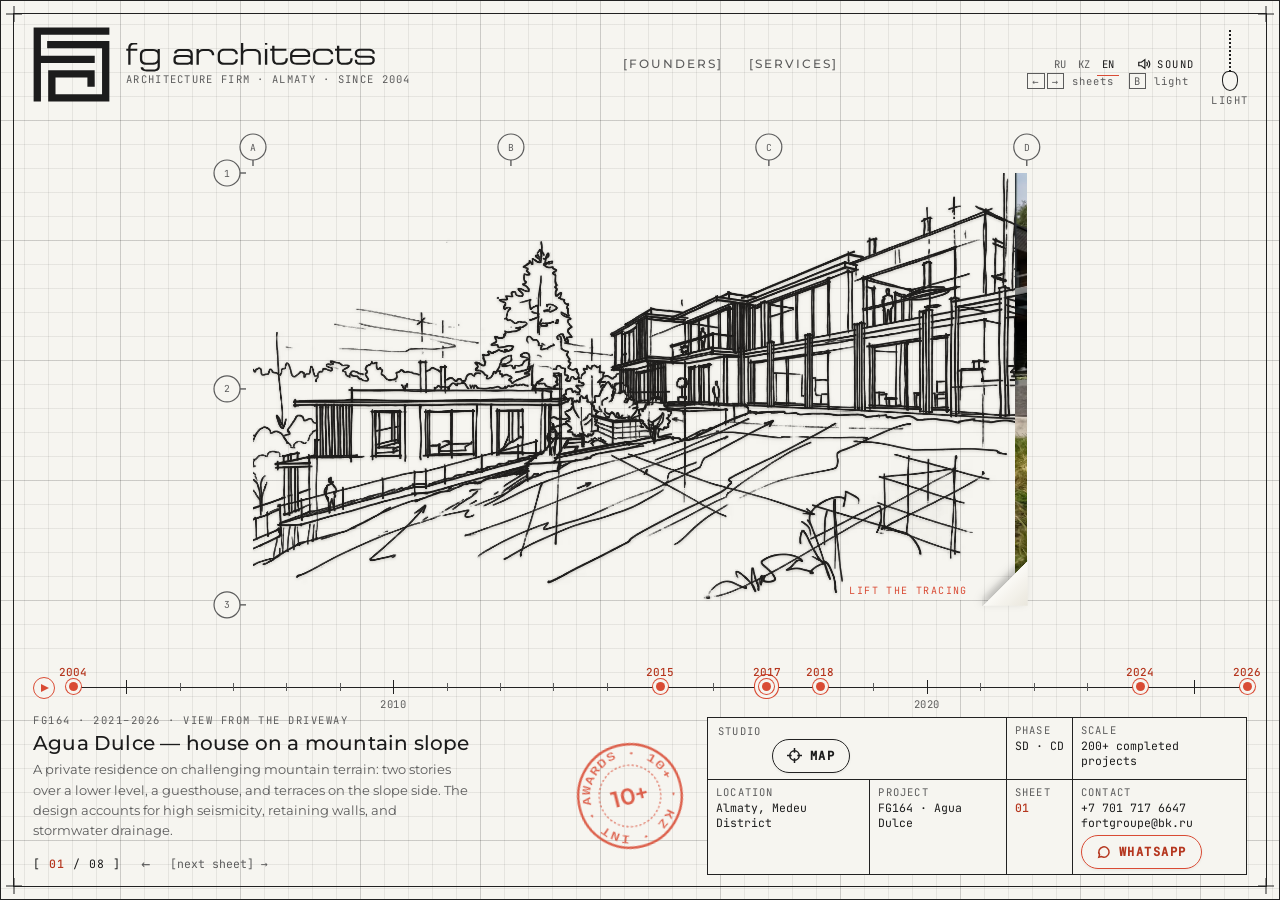
==== commit 848d224c: "Обновление сайта: услуги, калька, правки по анализу" ====
--- a/en/index.html
+++ b/en/index.html
@@ -2,29 +2,32 @@
 <html lang="en">
 <head>
 <meta charset="UTF-8">
+<meta http-equiv="Content-Security-Policy" content="default-src 'self'; script-src 'self' 'unsafe-inline' https://www.googletagmanager.com https://mc.yandex.ru https://mc.yandex.kz https://yastatic.net; style-src 'self' 'unsafe-inline'; img-src 'self' data: blob: https://mc.yandex.ru https://mc.yandex.kz https://*.yandex.ru https://*.yandex.kz https://www.google-analytics.com https://*.google-analytics.com https://*.googletagmanager.com https://*.doubleclick.net https://*.google.com https://*.google.kz; font-src 'self' data:; connect-src 'self' data: blob: https://www.google-analytics.com https://*.google-analytics.com https://*.analytics.google.com https://*.googletagmanager.com https://mc.yandex.ru https://mc.yandex.kz https://*.yandex.ru https://*.yandex.kz; frame-src https://mc.yandex.ru https://mc.yandex.kz; worker-src 'self' blob:; media-src 'self' data: blob:; object-src 'none'; base-uri 'self'; form-action 'none'; upgrade-insecure-requests">
+<meta name="referrer" content="strict-origin-when-cross-origin">
 <meta name="viewport" content="width=device-width, initial-scale=1, viewport-fit=cover">
-<title>fg architects — architecture firm in Almaty | homes, hotels, interiors</title>
-<meta name="description" id="metaDesc" content="fg architects (Fort Groupe LLP) is an architecture firm in Almaty founded in 2004, with 200+ completed projects and Kazakh and international awards. Private houses on sloping sites, hotels and resorts, office buildings, interiors: from concept sketch to construction documents and design supervision.">
+<title>fg architects — architecture firm in Almaty | architecture and interiors</title>
+<meta name="description" id="metaDesc" content="fg architects (Fort Groupe LLP) is an architecture firm in Almaty founded in 2004, with 200+ completed projects and Kazakh and international awards. Residential and public architecture — private houses, offices, hotels and resorts, public bathhouses, a shooting-range park — and interiors of every kind: from concept sketch to construction documents and design supervision.">
 <meta name="theme-color" content="#f6f5f0">
 <meta property="og:type" content="website">
 <meta property="og:locale" id="ogLocale" content="en_US">
 <meta property="og:locale:alternate" content="ru_KZ">
 <meta property="og:locale:alternate" content="kk_KZ">
 <meta property="og:site_name" content="fg architects">
+<!--r7-head--><link rel="canonical" href="https://vladimirroy-cmyk.github.io/FGA-WEB/en/">
+<link rel="alternate" hreflang="ru" href="https://vladimirroy-cmyk.github.io/FGA-WEB/">
+<link rel="alternate" hreflang="kk" href="https://vladimirroy-cmyk.github.io/FGA-WEB/kk/">
+<link rel="alternate" hreflang="en" href="https://vladimirroy-cmyk.github.io/FGA-WEB/en/">
+<link rel="alternate" hreflang="x-default" href="https://vladimirroy-cmyk.github.io/FGA-WEB/">
+<meta property="og:url" content="https://vladimirroy-cmyk.github.io/FGA-WEB/en/">
+<meta property="og:image" content="https://vladimirroy-cmyk.github.io/FGA-WEB/assets/og.jpg">
+<meta property="og:image:width" content="1200">
+<meta property="og:image:height" content="630">
+<meta name="twitter:card" content="summary_large_image">
+<meta name="twitter:image" content="https://vladimirroy-cmyk.github.io/FGA-WEB/assets/og.jpg"><!--/r7-head-->
 <meta property="og:title" id="ogTitle" content="fg architects — architecture firm in Almaty">
-<meta property="og:description" id="ogDesc" content="Since 2004: private homes on sloping terrain, hotels and resorts, office buildings, interiors. Almaty, 107/1 Serkebayev Ave., office 13.">
+<meta property="og:description" id="ogDesc" content="Since 2004: residential and public architecture — private houses, offices, hotels and resorts, public bathhouses, a shooting-range park — and interiors of every kind. Almaty, 107/1 Serkebayev Ave., office 13.">
 <script type="application/ld+json">
-{"@context":"https://schema.org","@graph":[
-{"@type":"LocalBusiness","@id":"#firm","name":"fg architects","legalName":"ТОО «Fort Groupe»","alternateName":["Fort Groupe","FG Architects"],
- "description":"Архитектурное бюро в Алматы с 2004 года, более 200 реализованных проектов: частные дома на рельефе, отели и курорты, офисные здания, интерьеры. Эскиз, рабочий проект, авторский надзор.",
- "foundingDate":"2004","award":"Награды казахстанских и международных конкурсов по архитектуре и дизайну (более 10)","telephone":"+77017176647","email":"fortgroupe@bk.ru",
- "address":{"@type":"PostalAddress","streetAddress":"пр. Серкебаева, 107/1, офис 13","addressLocality":"Алматы","addressCountry":"KZ"},
- "areaServed":[{"@type":"City","name":"Алматы"},{"@type":"Country","name":"Казахстан"}],
- "slogan":"Архитектура начинается с человека и строится вокруг человека. Человек — мера всего","hasOfferCatalog":{"@type":"OfferCatalog","name":"Услуги","itemListElement":[{"@type":"Offer","itemOffered":{"@type":"Service","name":"Проектирование частного дома, в том числе на склоне"}},{"@type":"Offer","itemOffered":{"@type":"Service","name":"Проектирование отелей и курортов"}},{"@type":"Offer","itemOffered":{"@type":"Service","name":"Проектирование офисных зданий"}},{"@type":"Offer","itemOffered":{"@type":"Service","name":"Дизайн интерьера"}},{"@type":"Offer","itemOffered":{"@type":"Service","name":"Авторский надзор"}}]},
- "knowsAbout":["BIM-проектирование (Revit) с 2017 года","проектирование частного дома","проектирование на рельефе","проектирование отелей и курортов","офисные здания","дизайн интерьера","авторский надзор"],
- "founder":[{"@id":"#pogodaeva"},{"@id":"#roy"}]},
-{"@type":"Person","@id":"#pogodaeva","name":"Оксана Погодаева","jobTitle":"Основатель, управляющий партнёр","worksFor":{"@id":"#firm"}},
-{"@type":"Person","@id":"#roy","name":"Владимир Рой","alternateName":"Vladimir Roy","jobTitle":"Сооснователь, главный архитектор проектов","worksFor":{"@id":"#firm"}}]}
+{"@context": "https://schema.org", "@graph": [{"@type": "LocalBusiness", "@id": "#firm", "name": "fg architects", "legalName": "ТОО «Fort Groupe»", "alternateName": ["Fort Groupe", "FG Architects"], "description": "Architecture firm in Almaty since 2004, over 200 completed projects: residential and public architecture — private houses, offices, hotels and resorts, public bathhouses, a shooting-range park — and interiors of every kind. Schematic design, construction documents, design supervision.", "foundingDate": "2004", "award": "Awards of Kazakhstani and international architecture and design competitions (more than 10)", "telephone": "+77017176647", "email": "fortgroupe@bk.ru", "address": {"@type": "PostalAddress", "streetAddress": "107/1 Serkebayev Ave., office 13", "addressLocality": "Almaty", "addressCountry": "KZ"}, "areaServed": [{"@type": "City", "name": "Almaty"}, {"@type": "Country", "name": "Kazakhstan"}], "slogan": "Architecture begins with a person and is built around a person. Man is the measure of all things", "hasOfferCatalog": {"@type": "OfferCatalog", "name": "Services", "itemListElement": [{"@type": "Offer", "itemOffered": {"@type": "Service", "name": "Private house design, including on slopes"}}, {"@type": "Offer", "itemOffered": {"@type": "Service", "name": "Public building design: offices, hotels and resorts"}}, {"@type": "Offer", "itemOffered": {"@type": "Service", "name": "Design of public bathhouses and a shooting-range park"}}, {"@type": "Offer", "itemOffered": {"@type": "Service", "name": "Interior design of every kind: residential and public"}}, {"@type": "Offer", "itemOffered": {"@type": "Service", "name": "Design supervision"}}]}, "knowsAbout": ["BIM design (Revit) since 2017", "residential architecture", "public architecture", "private house design", "design on sloped sites", "hotel and resort design", "office buildings", "public bathhouses", "shooting-range park", "interior design", "design supervision"], "founder": [{"@id": "#pogodaeva"}, {"@id": "#roy"}], "url": "https://vladimirroy-cmyk.github.io/FGA-WEB/en/", "image": "https://vladimirroy-cmyk.github.io/FGA-WEB/assets/og.jpg", "inLanguage": "en"}, {"@type": "Person", "@id": "#pogodaeva", "name": "Oksana Pogodaeva", "jobTitle": "Founder, Managing Partner", "worksFor": {"@id": "#firm"}}, {"@type": "Person", "@id": "#roy", "name": "Vladimir Roy", "alternateName": "Vladimir Roy", "jobTitle": "Co-founder, Chief Project Architect", "worksFor": {"@id": "#firm"}}]}
 </script>
 <link rel="icon" href="../favicon.ico" sizes="any">
 <link rel="icon" href="../favicon.svg" type="image/svg+xml">
@@ -32,7 +35,7 @@
   <link rel="preload" as="font" type="font/woff2" crossorigin href="../fonts/tDbv2o-flEEny0FZhsfKu5WU4zr3E_BX0PnT8RD8yKwBNntkaToggR7BYRbKPxDcwg.woff2">
   <link rel="preload" as="font" type="font/woff2" crossorigin href="../fonts/JTUSjIg1_i6t8kCHKm459W1hyzbi.woff2">
   <link rel="preload" as="font" type="font/woff2" crossorigin href="../fonts/JTUSjIg1_i6t8kCHKm459Wlhyw.woff2">
-  <link rel="stylesheet" href="../css/app.css?v=3543f463">
+  <link rel="stylesheet" href="../css/app.css?v=223a525c">
 <link rel="preload" as="image" href="../assets/img/Fg117_sk-10.webp" fetchpriority="high">
 <link rel="preload" as="image" href="../assets/img/Fg117_sk-10-light.webp">
 
@@ -61,6 +64,7 @@
     </a>
     <nav class="tabs-nav" id="tabs" role="tablist" aria-label="Разделы" data-i18n-aria="tabs.aria">
       <button class="tab-btn" role="tab" id="tab-founders" aria-controls="tracing-overlay" aria-selected="false" data-tab="founders" onclick="selectTab('founders')"><span aria-hidden="true">[</span><span data-i18n="tab.founders">Founders</span><span aria-hidden="true">]</span></button>
+      <button class="tab-btn" role="tab" tabindex="-1" id="tab-services" aria-controls="services-overlay" aria-selected="false" aria-haspopup="dialog" data-tab="services" onclick="selectTab('services')"><span aria-hidden="true">[</span><span data-i18n="svc.tab">Services</span><span aria-hidden="true">]</span></button>
     </nav>
     <div class="top-right">
       <div class="lang-switch" role="group" aria-label="Site language" data-i18n-aria="lang.aria">
@@ -83,9 +87,14 @@
       <canvas id="gl" role="img" aria-label="Эскиз: Agua Dulce — дом на горном склоне, вид с подъездной дороги"></canvas>
       <svg class="overlay-svg" id="ovl"></svg>
       <div class="t-square" id="tsq"></div>
+      <div class="rl-under" id="rlUnder" hidden aria-hidden="true"><div class="rl-bg"></div><img class="rl-img" alt="" decoding="async"></div>
+      <div class="reality" id="reality" hidden aria-hidden="true"><div class="rl-bg"></div><img class="rl-img" alt="" decoding="async"><span class="rl-tag"></span></div>
+      <div class="kalka-edge" id="kEdge" hidden aria-hidden="true"><span class="ke-grip"></span></div>
+      <button class="peel" id="peelBtn" type="button" hidden aria-pressed="false"><span class="pl-c" aria-hidden="true"></span><span class="pl-t">Снять кальку</span></button>
       <div class="wipe-handle" id="wipe"><em class="l" data-i18n="layer.shade">Render</em><span>⇆</span><em class="r" data-i18n="layer.lines">Lines</em></div>
     </div>
     <button class="zoom-btn" id="zoomBtn" hidden onclick="toggleZoom()" aria-pressed="true"><svg viewBox="0 0 16 16" aria-hidden="true"><path d="M1 5V1h4M11 1h4v4M15 11v4h-4M5 15H1v-4"/></svg><span>Весь лист</span></button>
+    <button class="peel-m" id="peelM" type="button" hidden aria-pressed="false"><svg viewBox="0 0 16 16" aria-hidden="true"><path d="M2 2h12v12H2z"/><path d="M8 2v12"/><path d="M14 14l-4-4"/></svg><span>Снять кальку</span></button>
     <div class="loader" id="loader" aria-hidden="true" data-i18n="loader">PINNING SHEET…</div>
 
     <button id="concept-toggle-btn" class="concept-toggle hidden" onclick="toggleConceptLayer()" aria-label="Switch layer: line drawing or tonal rendering" data-i18n-aria="layer.aria">
@@ -141,6 +150,18 @@
       </div>
     </section>
 
+    <section id="services-overlay" class="tracing-overlay kalka" aria-hidden="true" inert role="dialog" aria-modal="true" aria-labelledby="svcTitle">
+      <div class="tape tape-tl"></div><div class="tape tape-tr"></div>
+      <button class="kalka-close" onclick="closeKalka()" aria-label="Close" data-i18n-aria="close">×</button>
+      <div class="tracing-header"><span data-i18n="svc.header">FG ARCHITECTS — SCHEDULE OF SERVICES</span><span class="hide-m" data-i18n="svc.sheet">SHEET: TRACING 04-A</span></div>
+      <div class="svc-body">
+        <h3 class="svc-title" id="svcTitle" data-i18n="svc.title">What we design</h3>
+        <ol class="svc-list"><li data-i18n="svc.1">Residential architecture: private houses, including on slopes</li><li data-i18n="svc.2">Public architecture: offices, hotels and resorts</li><li data-i18n="svc.3">Public bathhouses, a shooting-range park</li><li data-i18n="svc.4">Interiors of every kind: residential and public</li><li data-i18n="svc.5">Design supervision on site</li></ol>
+        <p class="svc-stages"><b data-i18n="svc.stages.k">Stages</b><span data-i18n="svc.stages">schematic design → construction documents → design supervision</span></p>
+        <div class="bim-line"><b>BIM</b><span data-i18n="bim.line">Designing in BIM (Revit) since 2017: one digital model from concept sketch to construction documents</span></div>
+        <a class="map-btn wa-btn svc-cta" target="_blank" rel="noopener noreferrer" href="https://wa.me/77017176647"><svg viewBox="0 0 16 16" aria-hidden="true"><path d="M3 13l.8-2.6A5.5 5.5 0 1 1 6 12.4z"/></svg><span data-i18n="svc.cta">Discuss a project</span></a>
+      </div>
+    </section>
     <section id="awards-overlay" class="tracing-overlay kalka" aria-hidden="true" inert role="dialog" aria-modal="true" aria-labelledby="awTitle">
       <div class="tape tape-tl"></div><div class="tape tape-tr"></div>
       <button class="kalka-close" onclick="closeKalka()" aria-label="Close" data-i18n-aria="close">×</button>
@@ -202,13 +223,13 @@
 <label class="haptic-proxy" aria-hidden="true" id="hapticProxy"><input type="checkbox" switch tabindex="-1"></label>
 <noscript><section style="position:fixed;inset:12%;overflow:auto;background:#f6f5f0;padding:24px;font:14px/1.6 sans-serif;z-index:99">
 <h2>fg architects — architecture firm in Almaty</h2>
-<p>Fort Groupe LLP, since 2004: 200+ completed projects and 10+ awards in Kazakh and international competitions. Private houses on sloping sites, hotels and resorts, office buildings, interiors: concept design, detailed design, architectural supervision.</p>
+<p>Fort Groupe LLP, since 2004: 200+ completed projects and 10+ awards in Kazakh and international competitions. Residential and public architecture — private houses, offices, hotels and resorts, public bathhouses, a shooting-range park — and interiors of every kind: concept design, detailed design, architectural supervision.</p>
 <p>Leadership: Oksana Pogodaeva, founder and managing partner (in the profession since 1995); Vladimir Roy, co-founder and chief project architect (in the profession since 1999).</p>
 <p>Almaty, 107/1 Serkebaev Ave., office 13 · <a href="tel:+77017176647">+7 701 717 6647</a> · <a href="mailto:fortgroupe@bk.ru">fortgroupe@bk.ru</a></p>
 <h3>Projects</h3>
 <ul>
 <li><b>Agua Dulce (FG164), Almaty, Medeu District, 2021–2026</b>: a private house on steep mountain terrain with two floors and a basement, a guest wing, terraces and natural stone cladding; retaining walls, high seismicity, storm-water drainage. Concept and detailed design.</li>
-<li><b>KAZ Recycling (FG200), Abai village, Karasai District, 2024–2026</b>: a class A office building with a perforated shell and organic openings, a glazed ground floor, an atrium and a facade lighting design. Concept design.</li>
+<li><b>Class A office building (FG200), Abai village, Karasai District, 2024–2026</b>: a perforated shell and organic openings, a glazed ground floor, an atrium and a facade lighting design. Concept design.</li>
 <li><b>Hotel in Shonzhy (FG131), Almaty Region, 2018–2026</b>: a country hotel: lobby bar interiors, procurement, working documentation and architectural supervision.</li>
 <li><b>Classical interiors, Almaty</b>: design of a hall and a living room with wall panelling, pilasters, cornices and glazed doors.</li>
 </ul>
@@ -218,6 +239,6 @@
 
 <script>window.FGA_LANG="en";window.FGA_BASE="../";</script>
 <script defer src="../js/config.js?v=3b1d8823"></script>
-<script defer src="../js/app.js?v=95995d14"></script>
+<script defer src="../js/app.js?v=6d9791e0"></script>
 </body>
 </html>
--- a/css/app.css
+++ b/css/app.css
@@ -644,3 +644,183 @@
 .sound-btn[aria-pressed="false"] .wave{display:none}
 .haptic-proxy{position:absolute;left:-9999px;top:0;width:1px;height:1px;opacity:0;pointer-events:none}
 @media (max-width:860px){.top-right{gap:10px}.sound-btn span{display:none}.lang-switch{font-size:9.5px}}
+/* === r4: телефон — компактная шапка, планшет — кнопка карты === */
+@media (max-width:860px) and (orientation:portrait){
+  .top-bar{display:grid;grid-template-columns:1fr auto auto auto;grid-template-rows:auto auto;align-items:center;column-gap:4px;row-gap:2px;min-height:0;height:auto}
+  .top-right{display:contents}
+  .logo-block{grid-column:1/4;grid-row:1;gap:10px}
+  .logo-mark{width:46px;height:46px}
+  .logo-word{width:140px;height:16.3px}
+  .tabs-nav{grid-column:1;grid-row:2;order:0;width:auto;justify-content:flex-start;gap:0}
+  .tabs-nav .tab-btn{padding:8px 0;min-height:40px}
+  .lang-switch{grid-column:2;grid-row:2}
+  .sound-btn{grid-column:3;grid-row:2}
+  .lamp-cord{grid-column:4;grid-row:1/3;align-self:start;margin-top:-16px;margin-bottom:0}
+}
+@media (max-height:500px) and (orientation:landscape){
+  .logo-mark{width:42px!important;height:42px!important}
+  .logo-word{width:128px!important;height:14.9px!important}
+  .top-bar{min-height:0}
+}
+@media (max-width:380px) and (orientation:portrait){
+  .logo-mark{width:40px!important;height:40px!important}
+  .logo-word{width:122px!important;height:14.2px!important}
+}
+.title-block .tb-addr .map-btn{white-space:nowrap}
+@media (max-width:1180px){.title-block .tb-addr .map-btn{margin-left:0}}
+/* === r5: рисование, сумерки, живой лист === */
+.sketch-wrapper{transform:perspective(1600px) rotateX(var(--rx,0deg)) rotateY(var(--ry,0deg));transition:opacity .35s ease,transform .5s cubic-bezier(.2,.7,.2,1)}
+.sketch-wrapper.leaving{transform:perspective(1600px) rotateX(var(--rx,0deg)) rotateY(var(--ry,0deg)) translateY(8px) scale(.985)}
+@media (pointer:fine){.sketch-wrapper canvas{filter:drop-shadow(var(--shx,0px) var(--shy,1.5px) 1.6px rgba(30,25,15,.16))}
+  body.blueprint .sketch-wrapper canvas{filter:drop-shadow(var(--shx,0px) var(--shy,1.5px) 2px rgba(0,6,18,.45))}}
+.sketch-wrapper::after{content:"";position:absolute;inset:-8%;pointer-events:none;opacity:0;transition:opacity .8s ease;
+  background:radial-gradient(circle at var(--gx,50%) var(--gy,40%),rgba(255,248,230,.55),transparent 42%);mix-blend-mode:soft-light}
+.sketch-wrapper.lit::after{opacity:1}
+body.blueprint .sketch-wrapper::after{background:radial-gradient(circle at var(--gx,50%) var(--gy,40%),rgba(140,180,255,.16),transparent 40%);mix-blend-mode:screen}
+body.kalka-open .sketch-wrapper::after{opacity:0}
+.pen{position:absolute;left:0;top:0;width:34px;height:34px;margin:-31px 0 0 -3px;transform-origin:3px 31px;pointer-events:none;opacity:0;transition:opacity .3s ease;z-index:3}
+.pen.on{opacity:1}
+.pen svg{width:100%;height:100%;overflow:visible;filter:drop-shadow(2px 3px 2px rgba(0,0,0,.18))}
+.pen .pw{fill:#f2c94c;stroke:var(--text-main);stroke-width:1.2;stroke-linejoin:round}
+.pen .pc{fill:#ecd8b0;stroke:var(--text-main);stroke-width:1.2;stroke-linejoin:round}
+.pen .pt{fill:var(--text-main)}
+.pen .pb{stroke:var(--accent);stroke-width:3}
+.guides line{stroke:var(--text-muted);stroke-width:1;vector-effect:non-scaling-stroke;opacity:.4;fill:none}
+.guides{transition:opacity 1.4s ease}.guides.gone{opacity:0}
+.drafting-board::before{content:"";position:absolute;inset:0;pointer-events:none;z-index:6;opacity:0;mix-blend-mode:multiply;
+  background:linear-gradient(180deg,#5d6cab 0%,#b98aae 42%,#ee9f6a 76%,#f7c07a 100%)}
+.drafting-board.dusk::before{animation:fgDusk 1.7s ease-in-out}
+.drafting-board.dawn::before{animation:fgDawn 1.1s ease-in-out;background:linear-gradient(180deg,#f7d9a8 0%,#f3c3a0 50%,#fbe7c8 100%);mix-blend-mode:soft-light}
+@keyframes fgDusk{0%{opacity:0}20%{opacity:.85}55%{opacity:.55}100%{opacity:0}}
+@keyframes fgDawn{0%{opacity:0}45%{opacity:.9}100%{opacity:0}}
+body.dusking,body.dusking *,body.dusking *::before,body.dusking *::after{transition-duration:1.2s!important;transition-delay:.3s!important}
+@media (prefers-reduced-motion:reduce){.sketch-wrapper{transform:none!important}.drafting-board::before{display:none}.pen{display:none}}
+/* === r6: снять кальку === */
+.reality{position:absolute;inset:0;overflow:hidden;z-index:2;pointer-events:none;clip-path:inset(0 0 0 calc(var(--rp,1)*100%));background:#d9d6cf}
+.reality[hidden]{display:none}
+.rl-bg{position:absolute;inset:-3%;background-size:cover;background-position:center;filter:blur(12px) saturate(.95)}
+.rl-img{position:absolute;max-width:none;height:auto;display:block;user-select:none}
+.rl-tag{position:absolute;right:10px;top:10px;padding:4px 8px;font-family:'JetBrains Mono',monospace;font-size:9.5px;letter-spacing:1.4px;text-transform:uppercase;
+  color:#fff;background:rgba(20,20,20,.55);backdrop-filter:blur(6px);-webkit-backdrop-filter:blur(6px);opacity:0;transition:opacity .4s ease}
+.sketch-wrapper.rl-wide .rl-tag{opacity:1}
+.peel.mid{opacity:0!important;pointer-events:none}
+/* калька полупрозрачная: пока её поднимают, снимок слегка просвечивает и сквозь неё */
+.rl-under{position:absolute;inset:0;overflow:hidden;z-index:2;pointer-events:none;mix-blend-mode:multiply;opacity:0;transition:opacity .5s ease;
+  clip-path:inset(0 calc((1 - var(--rp,1))*100%) 0 0)}
+.rl-under[hidden]{display:none}
+.sketch-wrapper.peeling .rl-under{opacity:.2}
+body.blueprint .rl-under{mix-blend-mode:screen}
+.kalka-edge{position:absolute;top:-6px;bottom:-6px;left:calc(var(--rp,1)*100%);width:28px;margin-left:-14px;z-index:4;cursor:ew-resize;touch-action:none;opacity:0;transition:opacity .3s}
+.kalka-edge[hidden]{display:none}
+.sketch-wrapper.peeling .kalka-edge{opacity:1}
+.kalka-edge::before{content:"";position:absolute;left:13px;top:0;bottom:0;width:2px;background:linear-gradient(var(--bg-paper),#fff,var(--bg-paper));box-shadow:4px 0 10px rgba(0,0,0,.35),-10px 0 18px rgba(255,255,255,.55)}
+.ke-grip{position:absolute;left:4px;top:50%;width:20px;height:44px;margin-top:-22px;border:1px solid var(--border);background:var(--bg-paper);border-radius:10px;box-shadow:0 2px 8px rgba(0,0,0,.18)}
+.ke-grip::before{content:"";position:absolute;left:6px;right:6px;top:15px;bottom:15px;border-left:1px solid var(--text-muted);border-right:1px solid var(--text-muted)}
+/* загнутый уголок кальки */
+.peel{position:absolute;right:-1px;bottom:-1px;z-index:5;display:flex;align-items:flex-end;justify-content:flex-end;gap:8px;padding:0;border:0;background:none;cursor:pointer;touch-action:none;
+  opacity:0;transform:translateY(6px);transition:opacity .5s ease,transform .5s ease;color:var(--text-main)}
+.peel[hidden]{display:none}
+.peel.ready{opacity:1;transform:none}
+.pl-c{order:2;width:46px;height:46px;position:relative;filter:drop-shadow(-3px -3px 4px rgba(0,0,0,.18));transition:width .3s ease,height .3s ease}
+.pl-c::before{content:"";position:absolute;inset:0;background:linear-gradient(135deg,transparent 50%,#fbfaf6 50%,#e9e6dc 100%);clip-path:polygon(100% 0,100% 100%,0 100%)}
+.pl-c::after{content:"";position:absolute;inset:0;background:linear-gradient(315deg,transparent 48%,rgba(0,0,0,.08) 50%,transparent 62%)}
+.peel:hover .pl-c,.peel:focus-visible .pl-c{width:58px;height:58px}
+.pl-t{order:1;margin-bottom:6px;font-family:'JetBrains Mono',monospace;font-size:10px;letter-spacing:1.4px;text-transform:uppercase;color:var(--accent);white-space:nowrap;
+  background:color-mix(in srgb,var(--bg-paper) 85%,transparent);padding:3px 6px}
+.peel.back .pl-c{opacity:0;width:0}
+.peel.back{right:8px;bottom:8px}
+.peel.back .pl-t{margin:0;border:1px solid var(--accent)}
+.peel:focus-visible{outline:2px solid var(--accent);outline-offset:3px}
+body.blueprint .rl-img,body.blueprint .rl-bg{filter:brightness(.72) saturate(.85)}
+body.blueprint .rl-bg{filter:blur(12px) brightness(.6)}
+body.blueprint .pl-c::before{background:linear-gradient(135deg,transparent 50%,#cfe0f5 50%,#9fb9da 100%)}
+body.kalka-open .peel,body.kalka-open .kalka-edge{display:none}
+.peel-m{display:none}
+@media (max-width:860px) and (orientation:portrait){
+  .sketch-wrapper.zoomed.peeling{animation-play-state:paused}
+  .peel{display:none!important}
+  .rl-tag{right:auto;left:50%;transform:translateX(-50%)}
+  .peel-m{display:inline-flex;position:absolute;left:16px;bottom:2px;z-index:4;align-items:center;gap:6px;min-height:32px;padding:4px 9px;
+    font-family:'JetBrains Mono',monospace;font-size:9.5px;letter-spacing:1px;text-transform:uppercase;color:var(--accent);
+    background:color-mix(in srgb,var(--bg-paper) 88%,transparent);border:1px solid var(--accent)}
+  .peel-m[hidden],body.kalka-open .peel-m{display:none}
+  .peel-m svg{width:11px;height:11px;fill:none;stroke:currentColor;stroke-width:1.4}
+  .peel-m[aria-pressed=true]{background:var(--accent);color:var(--bg-paper)}
+}
+@media (max-width:860px){
+  .pl-c{width:38px;height:38px}
+  .pl-t{font-size:9px}
+}
+/* === r7: услуги, ноутбуки, читаемость === */
+.tabs-nav{gap:26px}
+.svc-body{padding-top:2px}
+.svc-title{font-family:'Montserrat',sans-serif;font-weight:500;font-size:20px;margin-bottom:10px}
+.svc-list{list-style:none;counter-reset:svc;border-top:1px solid var(--text-main)}
+.svc-list li{counter-increment:svc;display:flex;align-items:baseline;gap:14px;padding:9px 2px;border-bottom:1px dashed var(--border);font-size:15px;line-height:1.3}
+.svc-list li::before{content:"0" counter(svc);font-family:'JetBrains Mono',monospace;font-size:11px;letter-spacing:1px;color:var(--accent-text);flex:none}
+.svc-stages{display:flex;gap:12px;align-items:baseline;margin-top:12px;font-size:13px;color:var(--text-muted)}
+.svc-stages b{font-family:'JetBrains Mono',monospace;font-size:10.5px;letter-spacing:1.2px;text-transform:uppercase;font-weight:500;color:var(--text-main);flex:none}
+#services-overlay .bim-line{justify-content:flex-start;text-align:left}
+.svc-cta{display:inline-flex;margin-top:14px}
+.tl-dot:focus-visible{outline:2px solid var(--accent);outline-offset:3px;border-radius:50%}
+/* читаемость мелких подписей */
+.title-block .k{font-size:10.5px}
+#cap-meta{font-size:10.5px}
+.tl-dot .tl-y{font-size:11px}
+.logo-text small{font-size:10.5px;letter-spacing:1.3px}
+.lamp-lbl{font-size:10.5px!important}
+.cap-more{font-size:11px}
+/* ноутбуки с невысоким экраном: шапка ниже, эскиз крупнее, описание в две строки */
+@media (min-width:861px) and (max-height:820px){
+  .logo-mark{width:58px;height:58px}
+  .top-bar{min-height:60px}
+  .canvas-stage{margin:4px 0 4px}
+}
+@media (min-width:861px) and (min-height:641px) and (max-height:760px){
+  .caption p{display:-webkit-box;-webkit-line-clamp:2;-webkit-box-orient:vertical;overflow:hidden}
+}
+@media (max-width:860px){
+  .lang-switch button{font-size:11px}
+  .title-block .k{font-size:10px}
+  .zoom-btn,.peel-m{font-size:10.5px}
+  .title-block a[href^="tel"],.title-block a[href^="mailto"]{display:inline-block;padding:9px 0}
+  .svc-title{font-size:16px;margin-bottom:6px}
+  .svc-list li{font-size:13px;padding:7px 2px;gap:10px}
+  .svc-stages{font-size:11.5px;flex-direction:column;gap:2px}
+  #services-overlay .bim-line{font-size:10.5px}
+}
+@media (min-width:861px) and (max-height:820px){#tracing-overlay .tracing-foot{display:none}.svc-list li{padding:7px 2px}.svc-title{margin-bottom:6px}}
+@media (max-width:860px){
+  #services-overlay .bim-line{display:none}
+  .svc-stages{margin-top:8px}
+  .svc-cta{margin-top:10px}
+}
+@media (max-width:860px) and (max-height:700px){
+  .svc-title,.svc-stages{display:none}
+  .svc-list li{font-size:12px;padding:4px 2px}
+  .svc-cta{margin-top:6px;min-height:30px;padding:4px 12px}
+  #services-overlay .tracing-header{margin-bottom:4px}
+}
+@media (max-width:380px) and (orientation:portrait){.tabs-nav{gap:8px!important}.tab-btn{font-size:9px;letter-spacing:.4px}}
+@media (max-width:860px) and (orientation:portrait){
+  .tabs-nav{gap:14px}
+  /* калька «Основатели» целиком помещается на экран */
+  #tracing-overlay .tracing-foot{display:none}
+  #tracing-overlay .founder-sketch-avatar{width:100px;height:100px;margin-bottom:8px}
+  #tracing-overlay .founder-sketch-avatar .ph{width:90px;height:90px}
+  #tracing-overlay .bim-line{font-size:10.5px;text-align:left;margin-top:6px}
+}
+/* === r8: услуги — длинные строки на телефоне === */
+@media (max-width:860px){
+  .svc-title{display:none}
+  .svc-list li{font-size:12px;line-height:1.25;padding:6px 2px;gap:8px}
+  .svc-stages{font-size:11px;margin-top:6px}
+}
+@media (max-width:860px) and (max-height:700px){
+  .svc-list li{font-size:11px;padding:3px 2px}
+  .svc-list{border-top:0}
+  #services-overlay .tracing-header{display:none}
+  #services-overlay{padding-top:10px;padding-bottom:10px}
+  #services-overlay .svc-body{padding-right:24px}
+  .svc-cta{margin-top:5px}
+}
